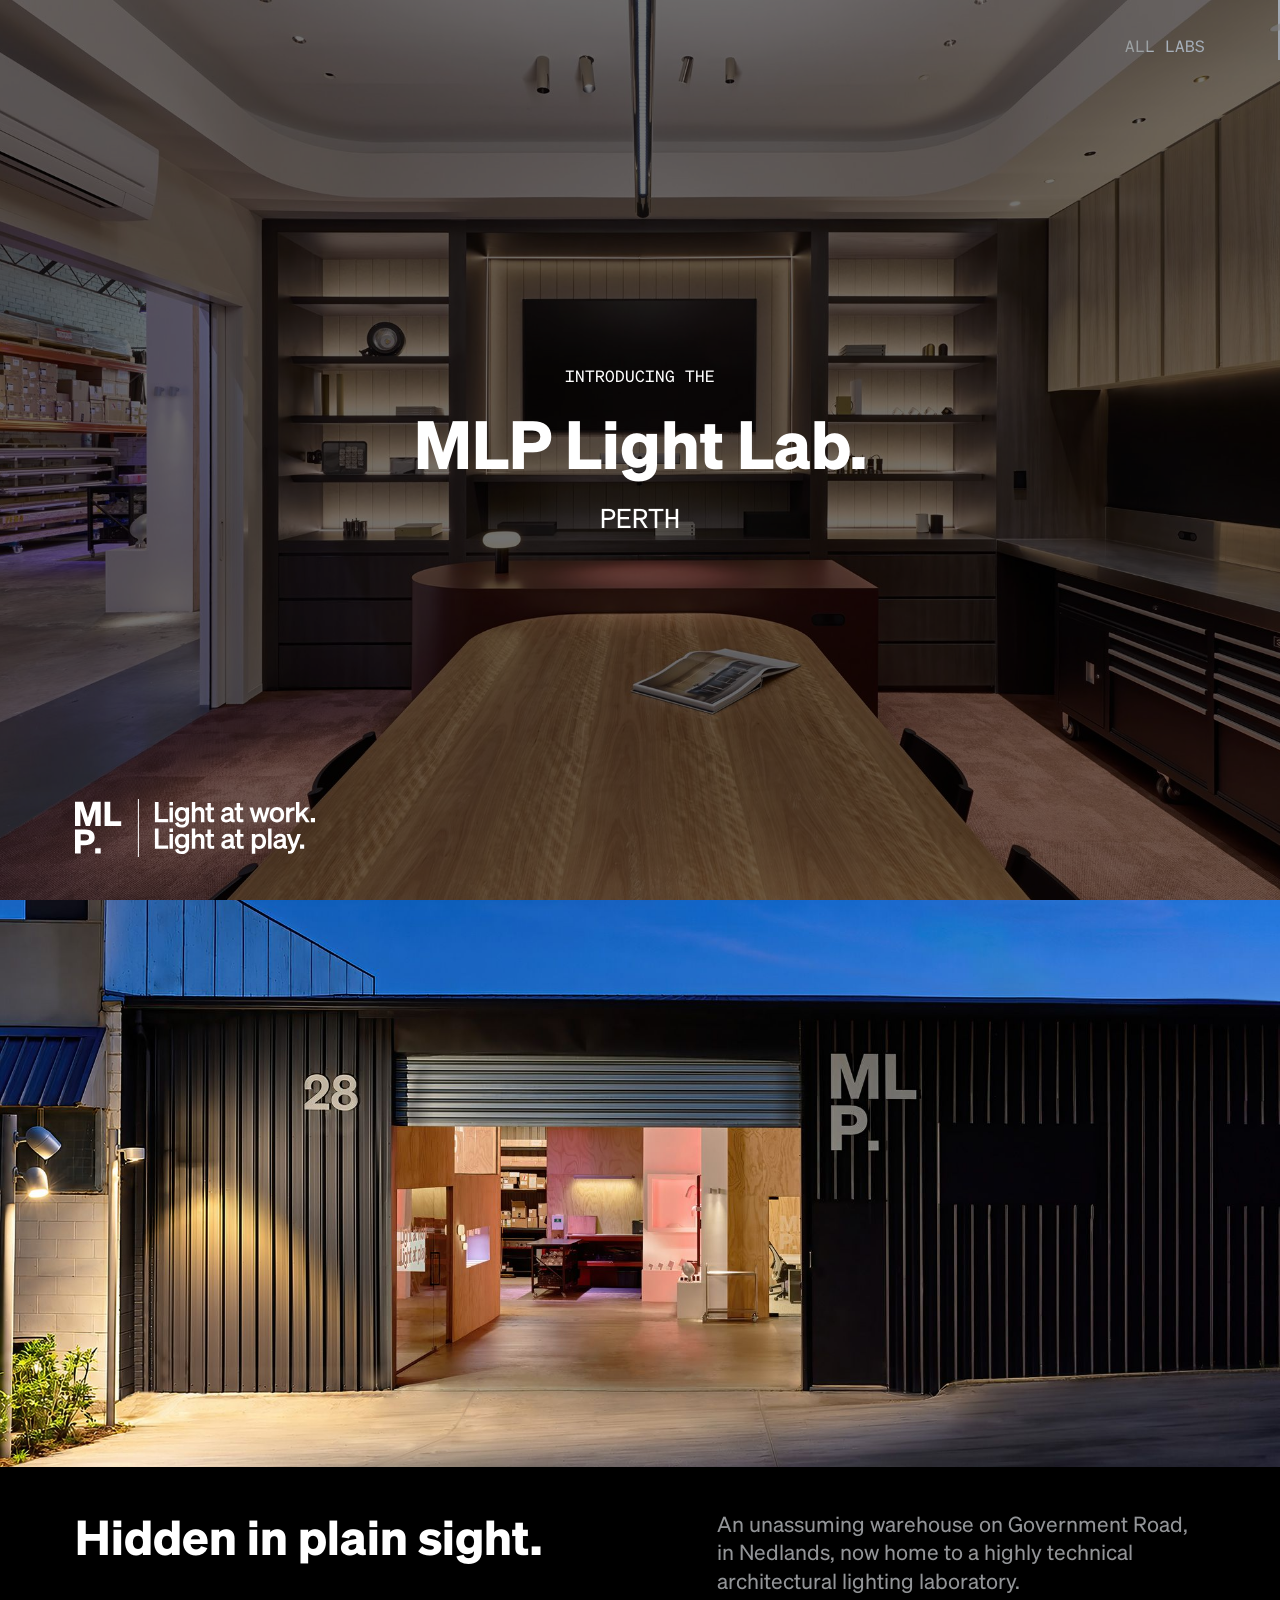
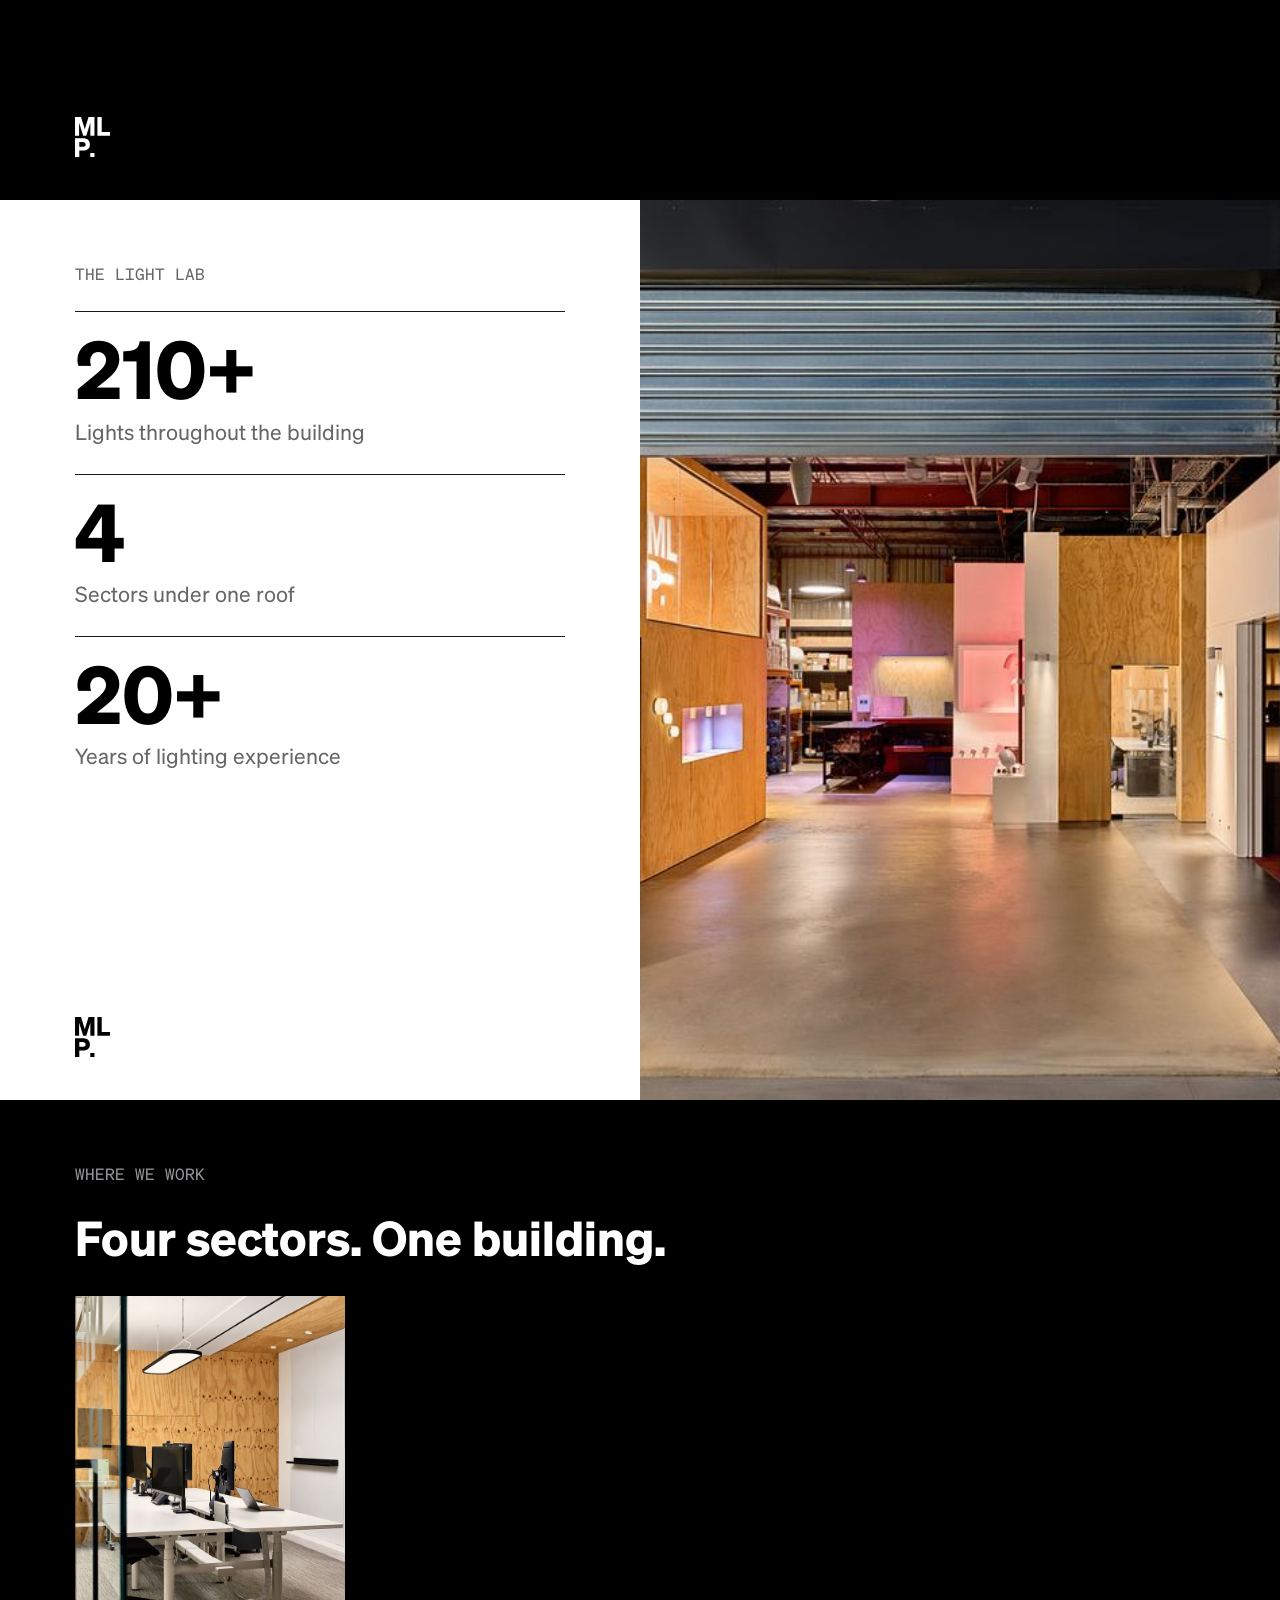
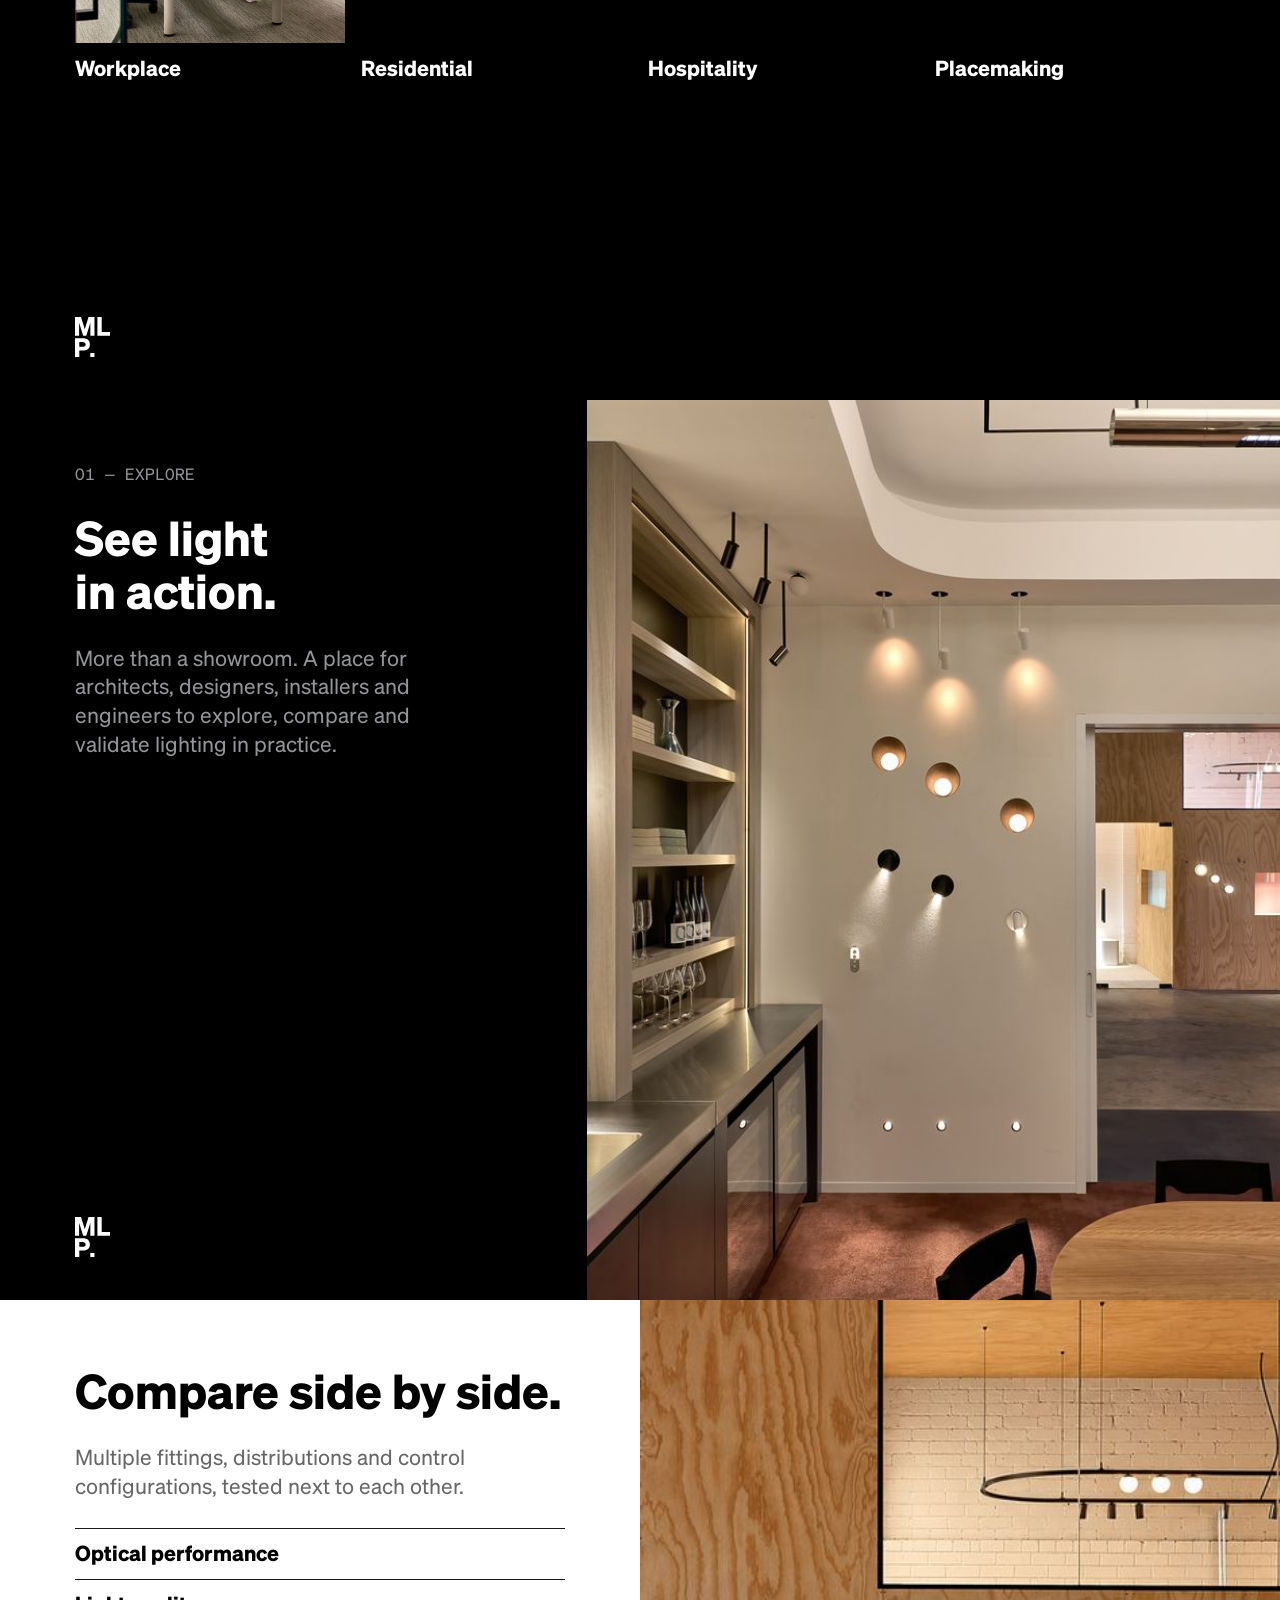
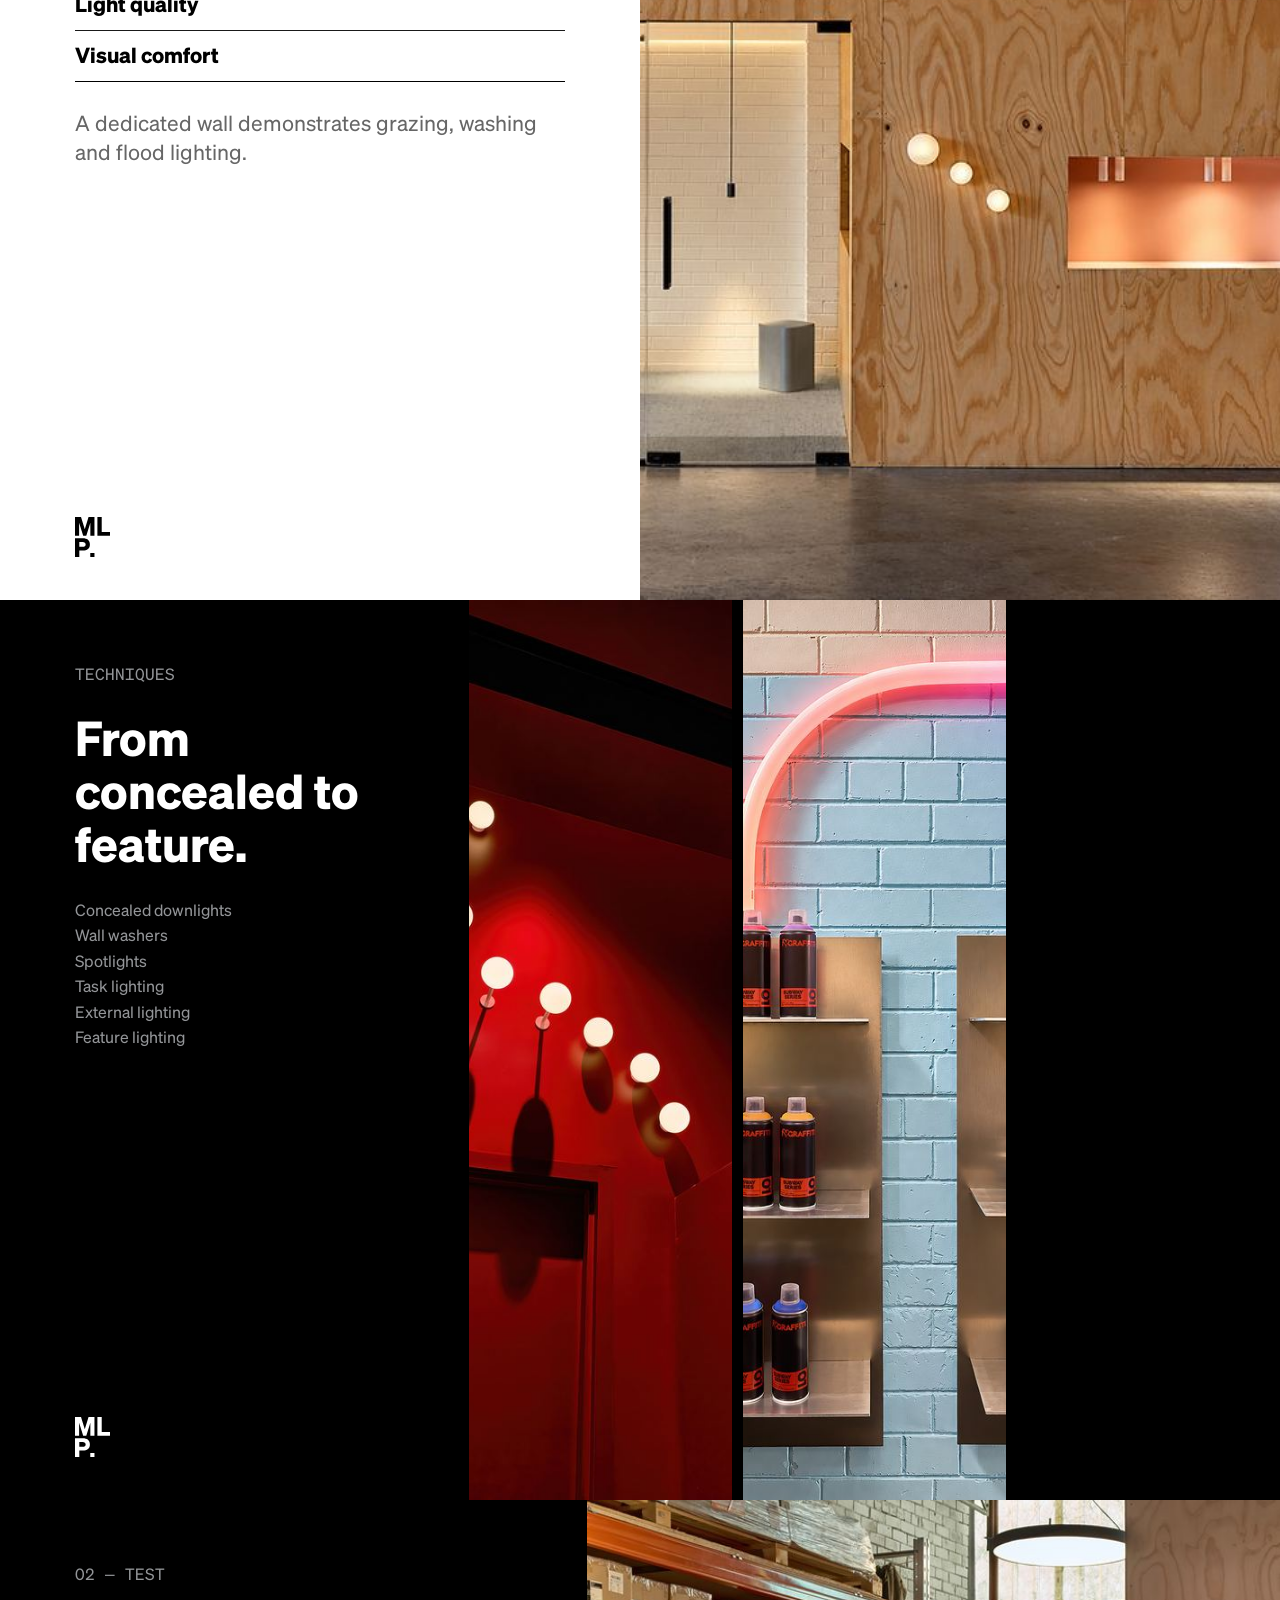
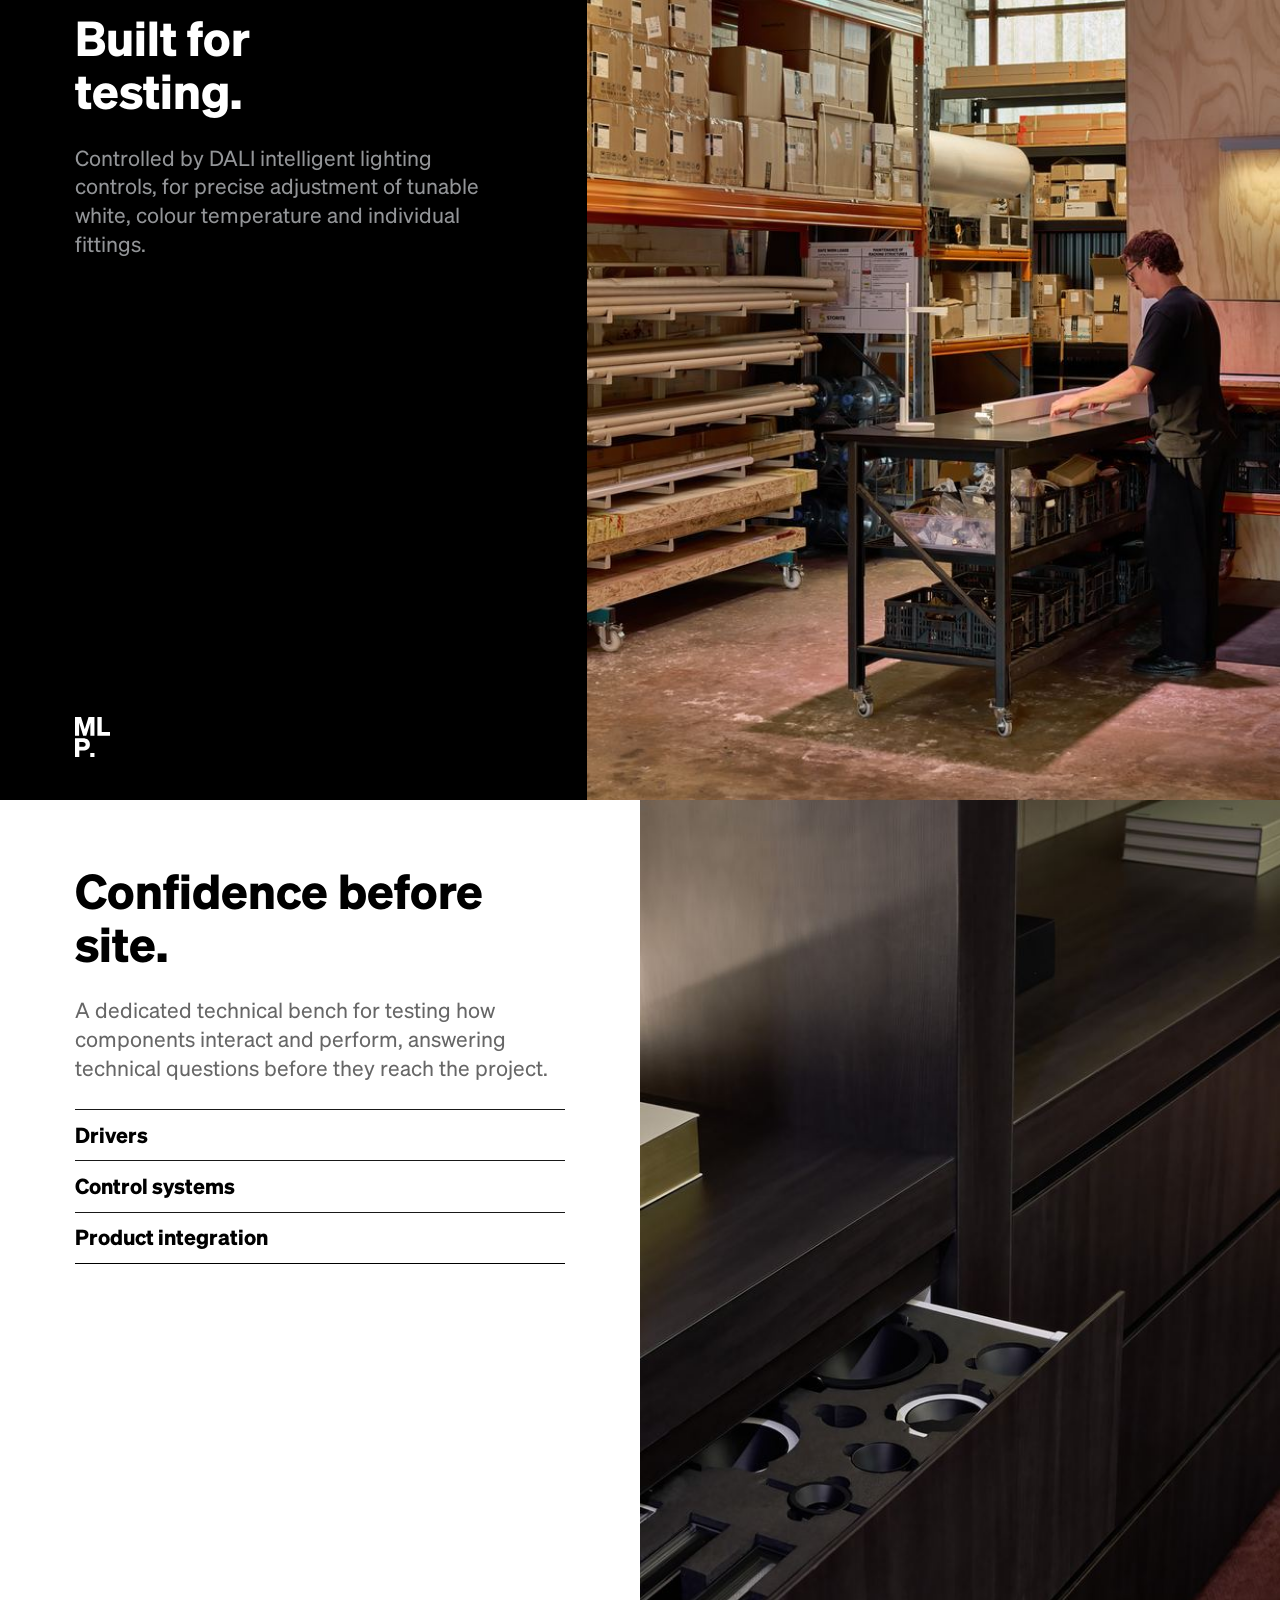
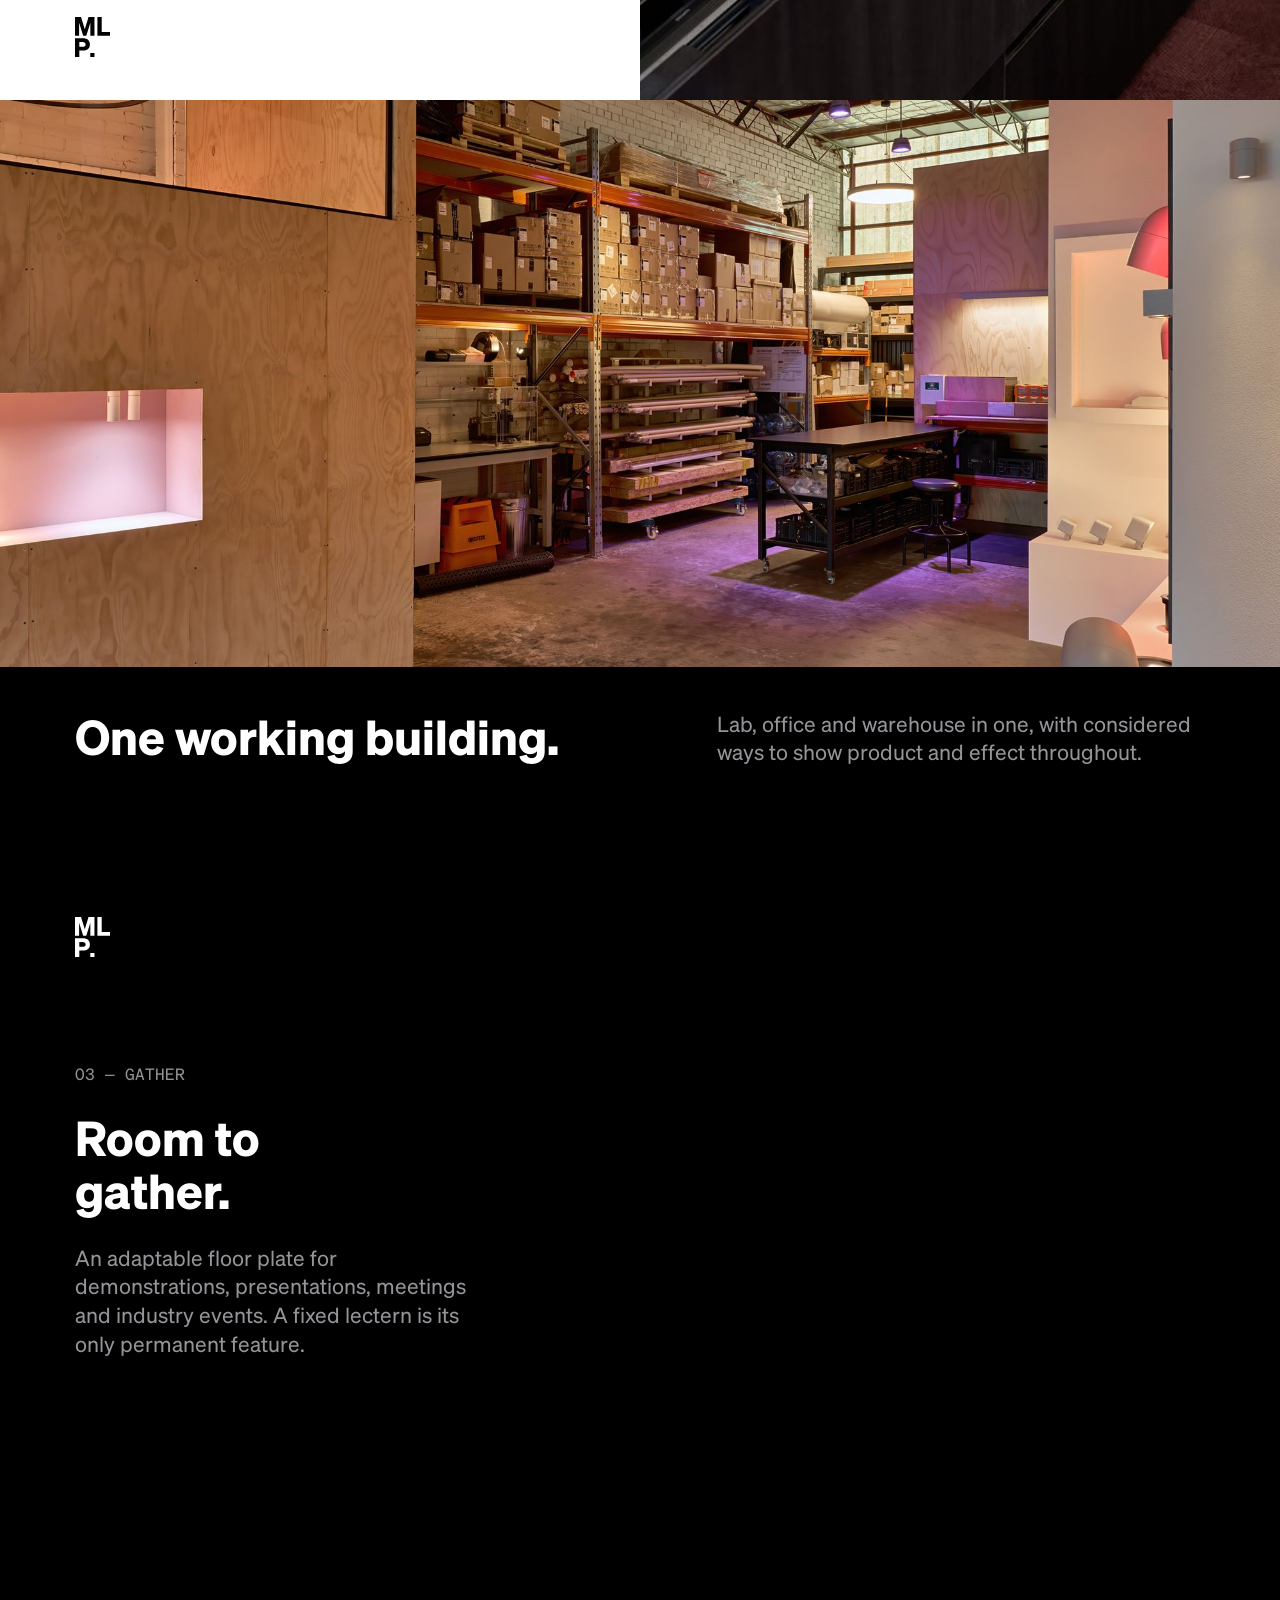
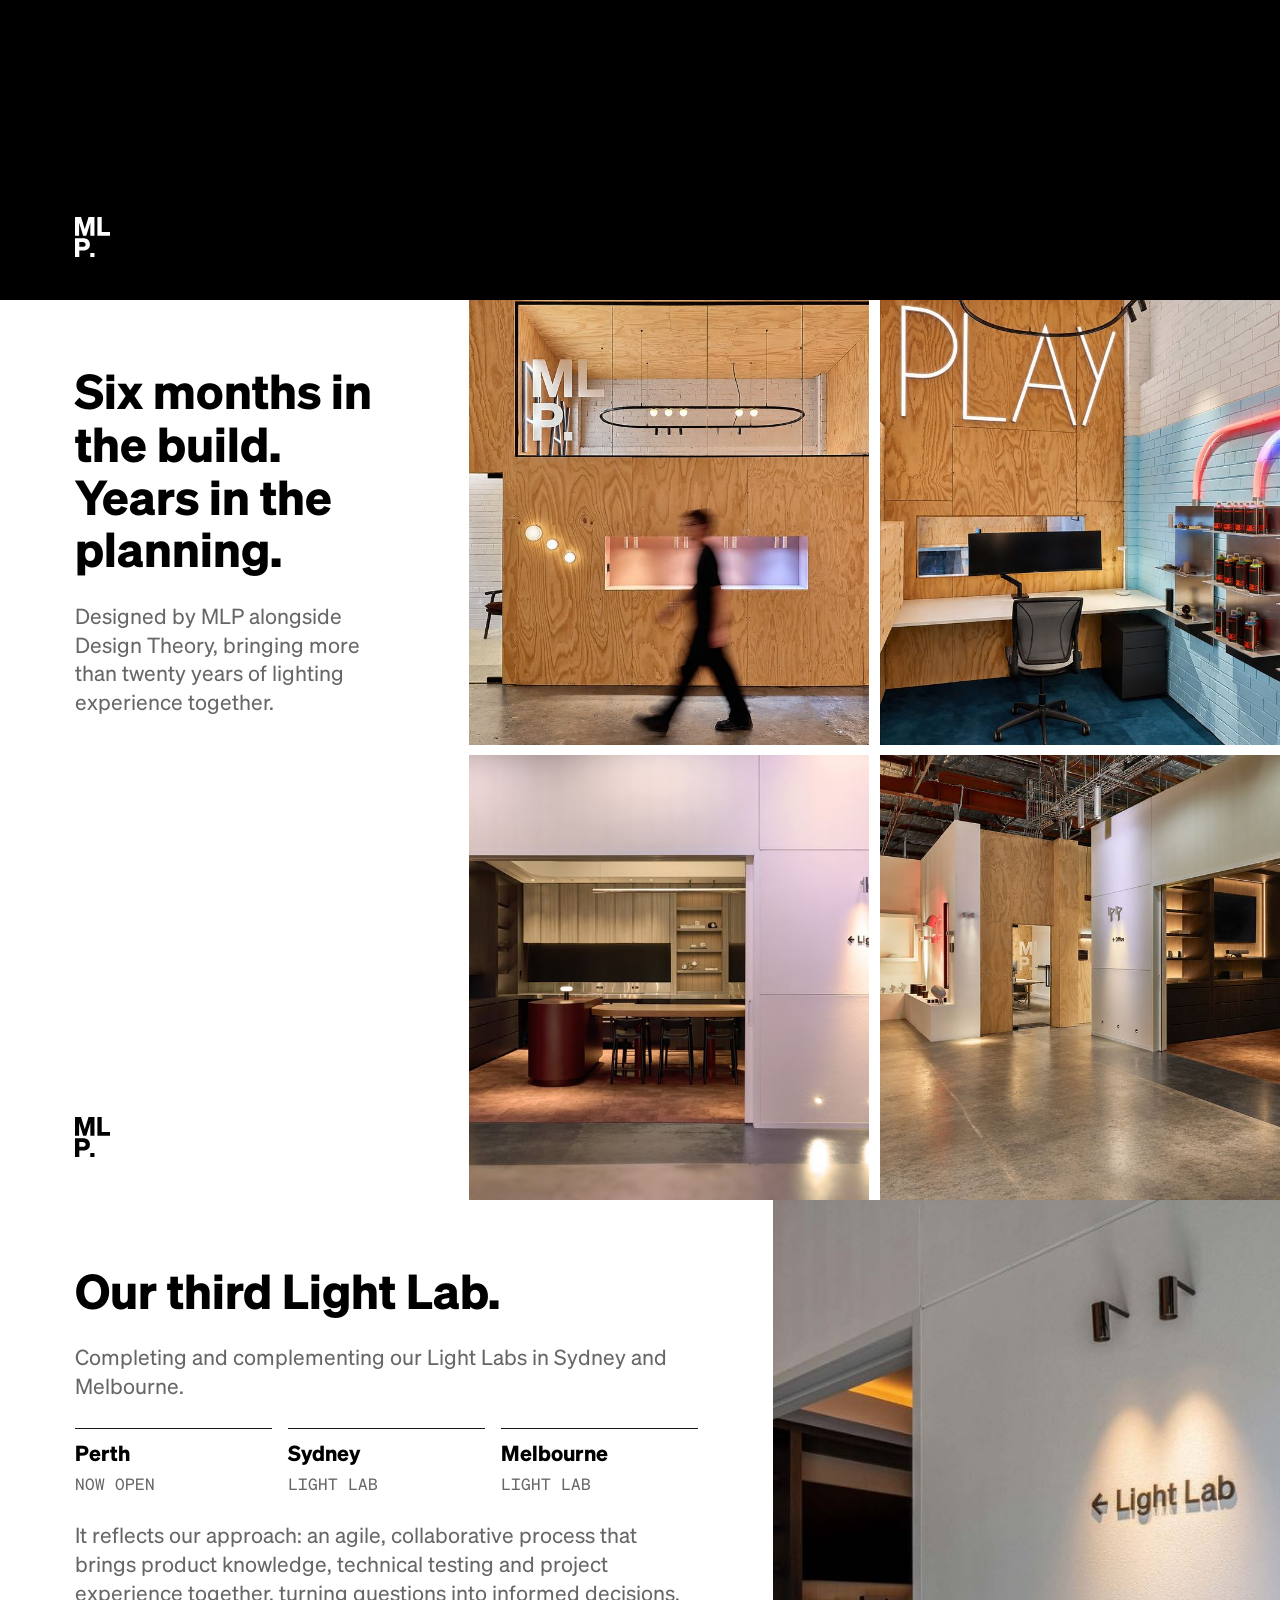
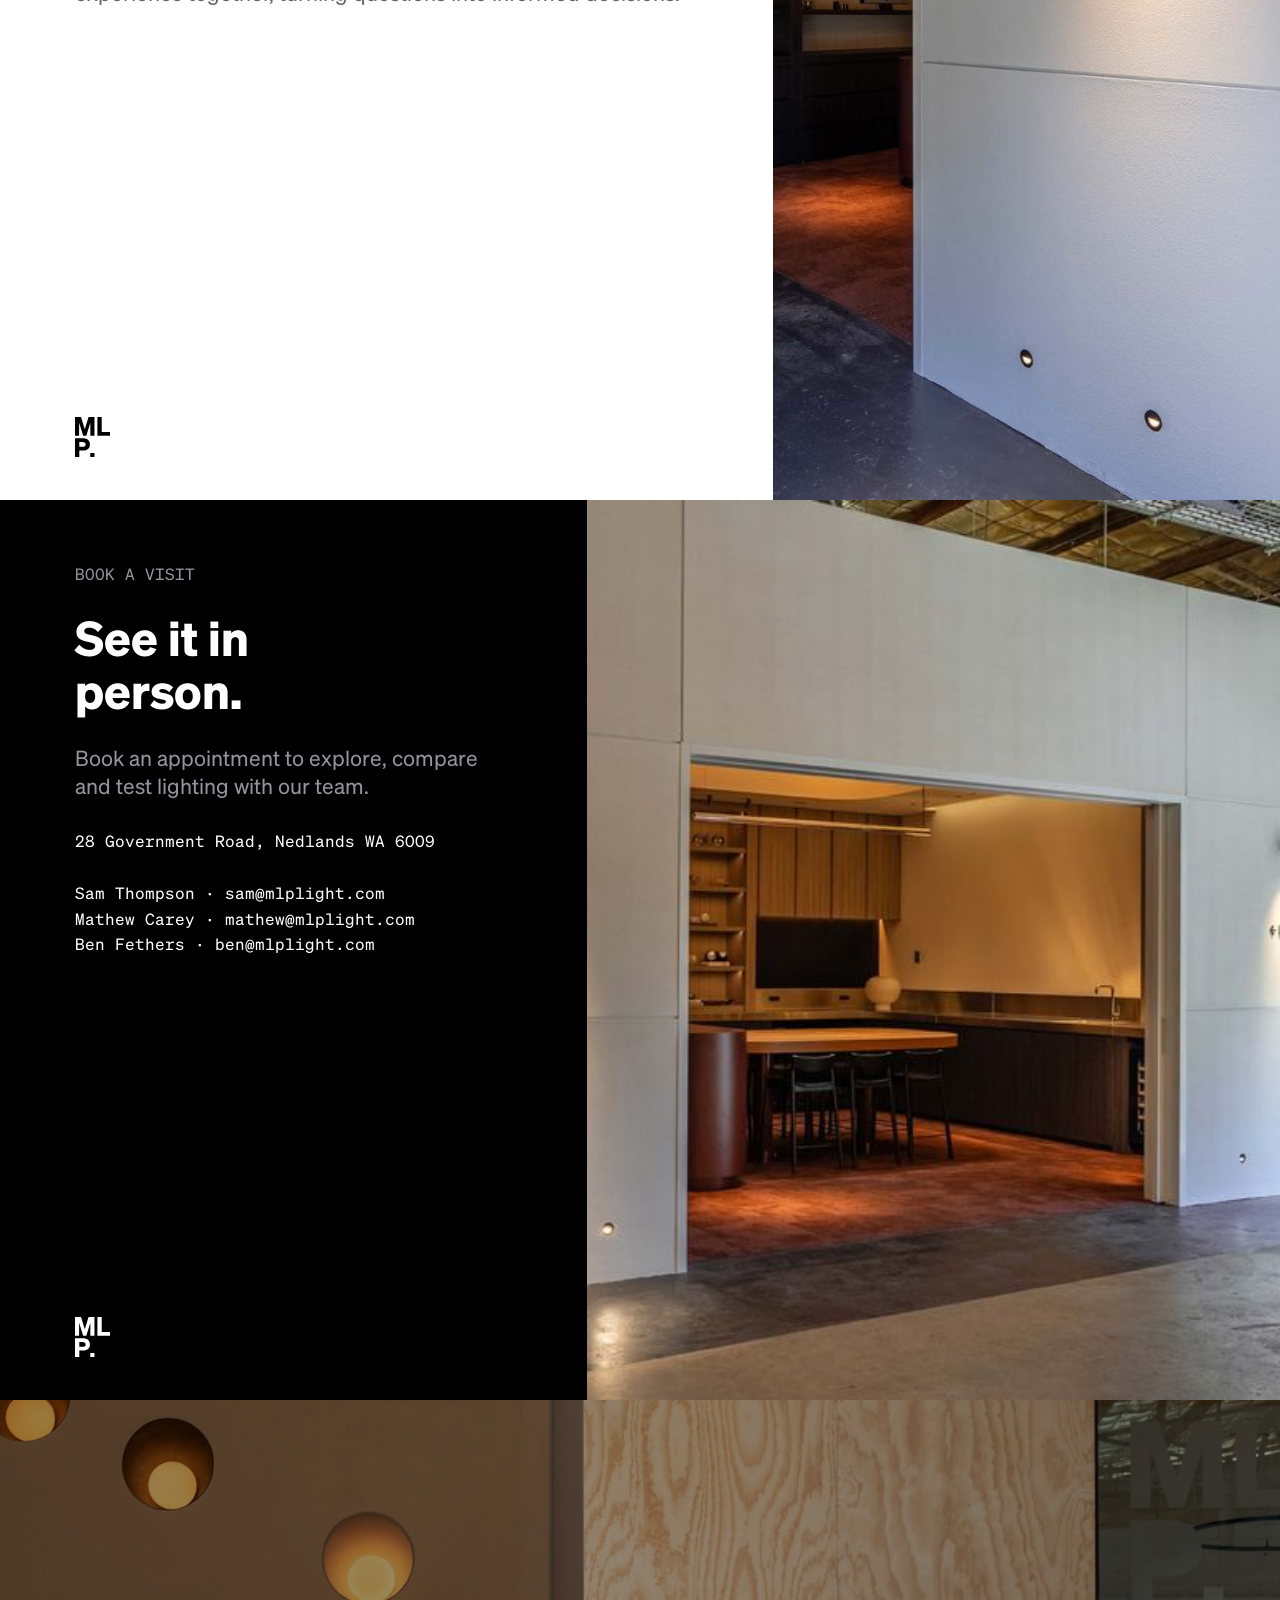
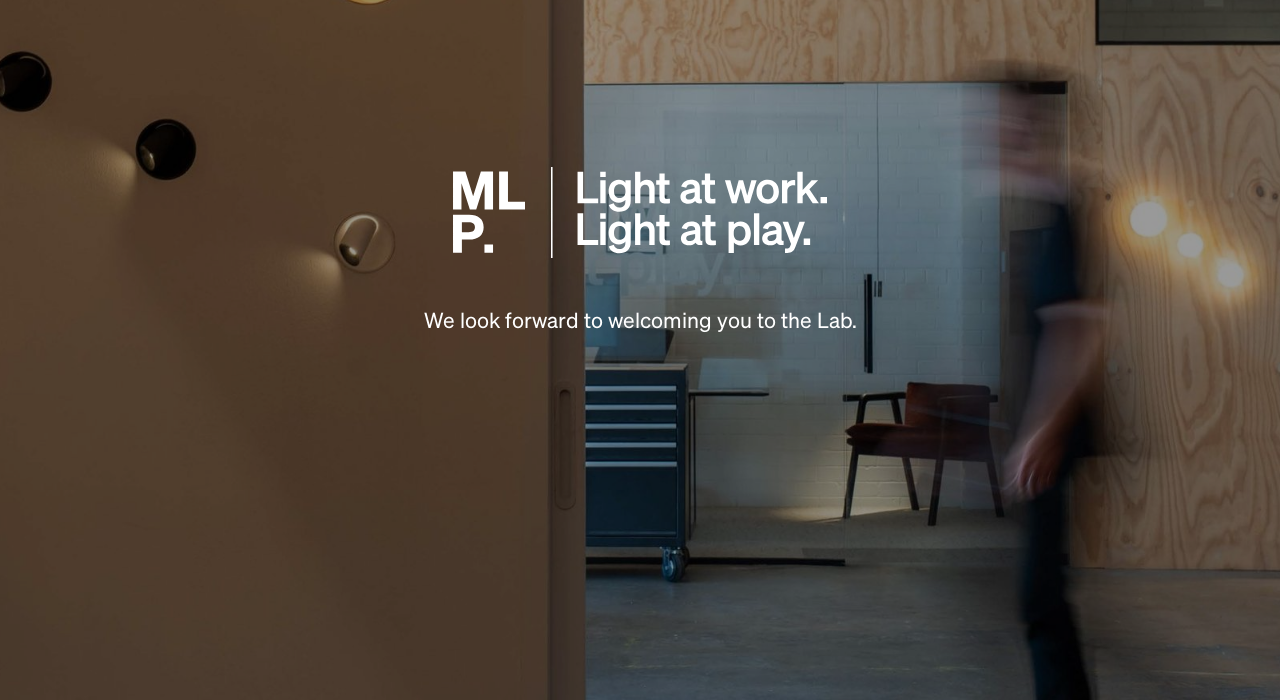
==== perth/index.html @ bcff1450 "Perth Light Lab presentation" ====
<!doctype html>
<html lang="en-AU">
<head>
<meta charset="utf-8">
<meta name="viewport" content="width=device-width, initial-scale=1">
<title>MLP Light Lab — Perth</title>
<meta name="description" content="Introducing the MLP Light Lab in Nedlands, Perth: an architectural lighting laboratory to explore, compare and test light in practice.">
<meta name="robots" content="noindex, nofollow">
<meta name="theme-color" content="#000000">
<meta property="og:title" content="MLP Light Lab — Perth">
<meta property="og:description" content="An architectural lighting laboratory to explore, compare and test light in practice.">
<meta property="og:image" content="https://lightlab.mlplight.com/perth/img/og.jpg">
<meta property="og:type" content="website">
<meta name="twitter:card" content="summary_large_image">
<link rel="icon" href="../assets/brand/favicon.svg" type="image/svg+xml">
<link rel="preload" href="../assets/fonts/Sohne-Dreiviertelfett.woff2" as="font" type="font/woff2" crossorigin>
<link rel="preload" href="../assets/fonts/SohneMono-Buch.woff2" as="font" type="font/woff2" crossorigin>
<link rel="stylesheet" href="../assets/css/main.css">
<script>document.documentElement.classList.add('js');</script>
</head>
<body>
<div class="veil" aria-hidden="true"><img src="../assets/brand/mlp-logo-white.svg" alt=""></div>
<a class="chrome home-link" href="../index.html">ALL LABS</a>
<div class="chrome progress" aria-hidden="true"><span></span></div>
<button class="chrome next" type="button" aria-label="Next slide"><svg viewBox="0 0 24 24" aria-hidden="true"><path d="M12 5v14M6 13l6 6 6-6"/></svg></button>
<main>
<section class="slide dark bleed cover" id="cover" style="--shade:0.55" aria-label="Introducing the MLP Light Lab, Perth">
<div class="media" style="--d:0"><img src="img/meeting-room-2000.jpg" srcset="img/meeting-room-1000.jpg 1000w, img/meeting-room-2000.jpg 2000w" sizes="100vw" alt="The Light Lab meeting room with lit shelving and a timber table" style="object-position:50% 50%" loading="eager" fetchpriority="high" decoding="async"></div>
<div class="shade"></div>
<div class="centre">
<p class="label" data-r style="--d:1">INTRODUCING THE</p>
<h1 class="cover-title" data-r style="--d:2">MLP Light Lab.</h1>
<p class="city" data-r style="--d:3">PERTH</p>
</div>
<img class="lockup" src="../assets/brand/mlp-lockup-white.svg" alt="MLP. Light at work. Light at play.">
</section>
<section class="slide dark band" id="intro">
<div class="media" style="--d:0"><img src="img/exterior-wide-2000.jpg" srcset="img/exterior-wide-1000.jpg 1000w, img/exterior-wide-2000.jpg 2000w" sizes="100vw" alt="The MLP warehouse at 28 Government Road, Nedlands, at dusk" style="object-position:50% 62%" loading="lazy" decoding="async"></div>
<div class="row">
<h2 class="title" data-r style="--d:1">Hidden in plain sight.</h2>
<p class="body" data-r style="--d:2">An unassuming warehouse on Government Road, in Nedlands, now home to a highly technical architectural lighting laboratory.</p>
</div>
<img class="logo" src="../assets/brand/mlp-logo-white.svg" alt="MLP">
</section>
<section class="slide split" id="numbers">
<div class="text">
<p class="label" data-r>THE LIGHT LAB</p>
<div class="stats">
<div class="stat rule" style="--d:1"><p class="num" data-r style="--d:1" data-count="210" data-suffix="+">210+</p><p class="body" data-r style="--d:2">Lights throughout the building</p></div>
<div class="stat rule" style="--d:2"><p class="num" data-r style="--d:2" data-count="4">4</p><p class="body" data-r style="--d:3">Sectors under one roof</p></div>
<div class="stat rule" style="--d:3"><p class="num" data-r style="--d:3" data-count="20" data-suffix="+">20+</p><p class="body" data-r style="--d:4">Years of lighting experience</p></div>
</div>
</div>
<div class="media" style="--d:0"><img src="img/entry-2000.jpg" srcset="img/entry-1000.jpg 1000w, img/entry-2000.jpg 2000w" sizes="(max-width: 820px) 100vw, 50vw" alt="Looking into the Light Lab through the open roller door" style="object-position:50% 50%" loading="lazy" decoding="async"></div>
<img class="logo" src="../assets/brand/mlp-logo-black.svg" alt="MLP">
</section>
<section class="slide dark tiles-slide" id="sectors">
<div class="text">
<p class="label" data-r>WHERE WE WORK</p>
<h2 class="title" data-r style="--d:1">Four sectors. One building.</h2>
</div>
<div class="tiles">
<div class="tile"><div class="media" style="--d:0"><img src="img/workplace-2000.jpg" srcset="img/workplace-1000.jpg 1000w, img/workplace-2000.jpg 2000w" sizes="(max-width: 820px) 50vw, 22vw" alt="Sit-stand desks beneath a suspended linear pendant" style="object-position:50% 50%" loading="lazy" decoding="async"></div><h3 class="sh" data-r style="--d:1">Workplace</h3></div>
<div class="tile"><div class="media" style="--d:1"><img src="img/residential-2000.jpg" srcset="img/residential-1000.jpg 1000w, img/residential-2000.jpg 2000w" sizes="(max-width: 820px) 50vw, 22vw" alt="A lounge corner lit by a floor lamp" style="object-position:50% 50%" loading="lazy" decoding="async"></div><h3 class="sh" data-r style="--d:2">Residential</h3></div>
<div class="tile"><div class="media" style="--d:2"><img src="img/hospitality-2000.jpg" srcset="img/hospitality-1000.jpg 1000w, img/hospitality-2000.jpg 2000w" sizes="(max-width: 820px) 50vw, 22vw" alt="A deep red kitchenette with under-cabinet lighting" style="object-position:50% 50%" loading="lazy" decoding="async"></div><h3 class="sh" data-r style="--d:3">Hospitality</h3></div>
<div class="tile"><div class="media" style="--d:3"><img src="img/placemaking-2000.jpg" srcset="img/placemaking-1000.jpg 1000w, img/placemaking-2000.jpg 2000w" sizes="(max-width: 820px) 50vw, 22vw" alt="Pole-mounted spotlights outside number 28" style="object-position:50% 50%" loading="lazy" decoding="async"></div><h3 class="sh" data-r style="--d:4">Placemaking</h3></div>
</div>
<img class="logo" src="../assets/brand/mlp-logo-white.svg" alt="MLP">
</section>
<section class="slide dark split wide" id="explore">
<div class="text">
<p class="label" data-r>01 — EXPLORE</p>
<h2 class="title" data-r style="--d:1">See light<br>in action.</h2>
<p class="body" data-r style="--d:2">More than a showroom. A place for architects, designers, installers and engineers to explore, compare and validate lighting in practice.</p>
</div>
<div class="media" style="--d:0"><img src="img/demo-wall-2000.jpg" srcset="img/demo-wall-1000.jpg 1000w, img/demo-wall-2000.jpg 2000w" sizes="(max-width: 820px) 100vw, 55vw" alt="A demonstration wall of wall lights and spotlights" style="object-position:50% 40%" loading="lazy" decoding="async"></div>
<img class="logo" src="../assets/brand/mlp-logo-white.svg" alt="MLP">
</section>
<section class="slide split" id="compare">
<div class="text">
<h2 class="title" data-r>Compare side by side.</h2>
<p class="body" data-r style="--d:1">Multiple fittings, distributions and control configurations, tested next to each other.</p>
<div class="ruled"><div class="item rule" style="--d:2"><h3 class="sh" data-r style="--d:2">Optical performance</h3></div><div class="item rule" style="--d:3"><h3 class="sh" data-r style="--d:3">Light quality</h3></div><div class="item rule" style="--d:4"><h3 class="sh" data-r style="--d:4">Visual comfort</h3></div></div>
<p class="body" data-r style="--d:5">A dedicated wall demonstrates grazing, washing and flood lighting.</p>
</div>
<div class="media" style="--d:0"><img src="img/light-at-work-2000.jpg" srcset="img/light-at-work-1000.jpg 1000w, img/light-at-work-2000.jpg 2000w" sizes="(max-width: 820px) 100vw, 50vw" alt="Plywood walls with wall lights and a lit display niche beside a glass office" style="object-position:70% 50%" loading="lazy" decoding="async"></div>
<img class="logo" src="../assets/brand/mlp-logo-black.svg" alt="MLP">
</section>
<section class="slide dark trip-slide" id="techniques">
<div class="text">
<p class="label" data-r>TECHNIQUES</p>
<h2 class="title" data-r style="--d:1">From concealed to feature.</h2>
<ul class="techs"><li data-r style="--d:2">Concealed downlights</li><li data-r style="--d:3">Wall washers</li><li data-r style="--d:4">Spotlights</li><li data-r style="--d:5">Task lighting</li><li data-r style="--d:6">External lighting</li><li data-r style="--d:7">Feature lighting</li></ul>
</div>
<div class="trip"><div class="media" style="--d:0"><img src="img/red-globes-2000.jpg" srcset="img/red-globes-1000.jpg 1000w, img/red-globes-2000.jpg 2000w" sizes="(max-width: 820px) 34vw, 21vw" alt="Globe wall lights casting shadows on a red wall" style="object-position:50% 50%" loading="lazy" decoding="async"></div><div class="media" style="--d:1"><img src="img/neon-shelves-2000.jpg" srcset="img/neon-shelves-1000.jpg 1000w, img/neon-shelves-2000.jpg 2000w" sizes="(max-width: 820px) 34vw, 21vw" alt="Neon tube lighting above steel shelves on painted brick" style="object-position:50% 50%" loading="lazy" decoding="async"></div><div class="media" style="--d:2"><img src="img/washroom-2000.jpg" srcset="img/washroom-1000.jpg 1000w, img/washroom-2000.jpg 2000w" sizes="(max-width: 820px) 34vw, 21vw" alt="Wall lights beside a mirror in a washroom" style="object-position:50% 50%" loading="lazy" decoding="async"></div></div>
<img class="logo" src="../assets/brand/mlp-logo-white.svg" alt="MLP">
</section>
<section class="slide dark split wide" id="test">
<div class="text">
<p class="label" data-r>02 — TEST</p>
<h2 class="title" data-r style="--d:1">Built for<br>testing.</h2>
<p class="body" data-r style="--d:2">Controlled by DALI intelligent lighting controls, for precise adjustment of tunable white, colour temperature and individual fittings.</p>
</div>
<div class="media" style="--d:0"><img src="img/tech-bench-2000.jpg" srcset="img/tech-bench-1000.jpg 1000w, img/tech-bench-2000.jpg 2000w" sizes="(max-width: 820px) 100vw, 55vw" alt="An engineer working at the technical bench in the warehouse" style="object-position:50% 60%" loading="lazy" decoding="async"></div>
<img class="logo" src="../assets/brand/mlp-logo-white.svg" alt="MLP">
</section>
<section class="slide split" id="bench">
<div class="text">
<h2 class="title" data-r>Confidence before site.</h2>
<p class="body" data-r style="--d:1">A dedicated technical bench for testing how components interact and perform, answering technical questions before they reach the project.</p>
<div class="ruled"><div class="item rule" style="--d:2"><h3 class="sh" data-r style="--d:2">Drivers</h3></div><div class="item rule" style="--d:3"><h3 class="sh" data-r style="--d:3">Control systems</h3></div><div class="item rule" style="--d:4"><h3 class="sh" data-r style="--d:4">Product integration</h3></div></div>
</div>
<div class="media" style="--d:0"><img src="img/drawer-2000.jpg" srcset="img/drawer-1000.jpg 1000w, img/drawer-2000.jpg 2000w" sizes="(max-width: 820px) 100vw, 50vw" alt="A timber drawer opened to reveal fittings set into foam" style="object-position:50% 60%" loading="lazy" decoding="async"></div>
<img class="logo" src="../assets/brand/mlp-logo-black.svg" alt="MLP">
</section>
<section class="slide dark band" id="onsite">
<div class="media" style="--d:0"><img src="img/warehouse-2000.jpg" srcset="img/warehouse-1000.jpg 1000w, img/warehouse-2000.jpg 2000w" sizes="100vw" alt="The warehouse racking and workbench beside a plywood display wall" style="object-position:50% 55%" loading="lazy" decoding="async"></div>
<div class="row">
<h2 class="title" data-r style="--d:1">One working building.</h2>
<p class="body" data-r style="--d:2">Lab, office and warehouse in one, with considered ways to show product and effect throughout.</p>
</div>
<img class="logo" src="../assets/brand/mlp-logo-white.svg" alt="MLP">
</section>
<section class="slide dark split wide" id="gather">
<div class="text">
<p class="label" data-r>03 — GATHER</p>
<h2 class="title" data-r style="--d:1">Room to<br>gather.</h2>
<p class="body" data-r style="--d:2">An adaptable floor plate for demonstrations, presentations, meetings and industry events. A fixed lectern is its only permanent feature.</p>
</div>
<div class="media" style="--d:0"><img src="img/meeting-room-2000.jpg" srcset="img/meeting-room-1000.jpg 1000w, img/meeting-room-2000.jpg 2000w" sizes="(max-width: 820px) 100vw, 55vw" alt="The meeting room with lit shelving and a timber table" style="object-position:50% 50%" loading="lazy" decoding="async"></div>
<img class="logo" src="../assets/brand/mlp-logo-white.svg" alt="MLP">
</section>
<section class="slide mosaic-slide" id="planning">
<div class="text">
<h2 class="title" data-r>Six months in the build. Years in the planning.</h2>
<p class="body" data-r style="--d:1">Designed by MLP alongside Design Theory, bringing more than twenty years of lighting experience together.</p>
</div>
<div class="mosaic"><div class="media" style="--d:0"><img src="img/walking-2000.jpg" srcset="img/walking-1000.jpg 1000w, img/walking-2000.jpg 2000w" sizes="(max-width: 820px) 50vw, 32vw" alt="A figure walking past the plywood display wall" style="object-position:50% 50%" loading="lazy" decoding="async"></div><div class="media" style="--d:1"><img src="img/play-2000.jpg" srcset="img/play-1000.jpg 1000w, img/play-2000.jpg 2000w" sizes="(max-width: 820px) 50vw, 32vw" alt="A desk beneath an illuminated PLAY sign" style="object-position:50% 50%" loading="lazy" decoding="async"></div><div class="media" style="--d:2"><img src="img/lab-entrance-2000.jpg" srcset="img/lab-entrance-1000.jpg 1000w, img/lab-entrance-2000.jpg 2000w" sizes="(max-width: 820px) 50vw, 32vw" alt="The Light Lab entrance with recessed step lights" style="object-position:50% 50%" loading="lazy" decoding="async"></div><div class="media" style="--d:3"><img src="img/aisle-2000.jpg" srcset="img/aisle-1000.jpg 1000w, img/aisle-2000.jpg 2000w" sizes="(max-width: 820px) 50vw, 32vw" alt="The central aisle between plywood rooms and display walls" style="object-position:50% 50%" loading="lazy" decoding="async"></div></div>
<img class="logo" src="../assets/brand/mlp-logo-black.svg" alt="MLP">
</section>
<section class="slide split narrow-img" id="network">
<div class="text">
<h2 class="title" data-r>Our third Light Lab.</h2>
<p class="body" data-r style="--d:1">Completing and complementing our Light Labs in Sydney and Melbourne.</p>
<div class="labs"><div class="lab rule" style="--d:2"><h3 class="sh" data-r style="--d:2">Perth</h3><p class="label" data-r style="--d:3">NOW OPEN</p></div><div class="lab rule" style="--d:3"><h3 class="sh" data-r style="--d:3">Sydney</h3><p class="label" data-r style="--d:4">LIGHT LAB</p></div><div class="lab rule" style="--d:4"><h3 class="sh" data-r style="--d:4">Melbourne</h3><p class="label" data-r style="--d:5">LIGHT LAB</p></div></div>
<p class="body" data-r style="--d:5">It reflects our approach: an agile, collaborative process that brings product knowledge, technical testing and project experience together, turning questions into informed decisions.</p>
</div>
<div class="media" style="--d:0"><img src="img/lightlab-sign-2000.jpg" srcset="img/lightlab-sign-1000.jpg 1000w, img/lightlab-sign-2000.jpg 2000w" sizes="(max-width: 820px) 100vw, 40vw" alt="Light Lab signage lit by two spotlights" style="object-position:50% 50%" loading="lazy" decoding="async"></div>
<img class="logo" src="../assets/brand/mlp-logo-black.svg" alt="MLP">
</section>
<section class="slide dark split wide" id="visit">
<div class="text">
<p class="label" data-r>BOOK A VISIT</p>
<h2 class="title" data-r style="--d:1">See it in<br>person.</h2>
<p class="body" data-r style="--d:2">Book an appointment to explore, compare and test lighting with our team.</p>
<p class="detail" data-r style="--d:3">28 Government Road, Nedlands WA 6009</p>
<div><p class="detail" data-r style="--d:4">Sam Thompson · <a href="mailto:sam@mlplight.com">sam@mlplight.com</a></p><p class="detail" data-r style="--d:5">Mathew Carey · <a href="mailto:mathew@mlplight.com">mathew@mlplight.com</a></p><p class="detail" data-r style="--d:6">Ben Fethers · <a href="mailto:ben@mlplight.com">ben@mlplight.com</a></p></div>
</div>
<div class="media" style="--d:0"><img src="img/signage-2000.jpg" srcset="img/signage-1000.jpg 1000w, img/signage-2000.jpg 2000w" sizes="(max-width: 820px) 100vw, 55vw" alt="Lit signage pointing to the Office and the Light Lab" style="object-position:75% 50%" loading="lazy" decoding="async"></div>
<img class="logo" src="../assets/brand/mlp-logo-white.svg" alt="MLP">
</section>
<section class="slide dark bleed" id="close" style="--shade:0.4">
<div class="media" style="--d:0"><img src="img/closing-2000.jpg" srcset="img/closing-1000.jpg 1000w, img/closing-2000.jpg 2000w" sizes="100vw" alt="Wall lights and a passing figure inside the Light Lab" style="object-position:50% 50%" loading="lazy" decoding="async"></div>
<div class="shade"></div>
<div class="centre">
<img class="close-lockup" data-r style="--d:1" src="../assets/brand/mlp-lockup-white.svg" alt="MLP. Light at work. Light at play.">
<p class="close-line" data-r style="--d:3">We look forward to welcoming you to the Lab.</p>
</div>
</section>
</main>
<script src="../assets/js/deck.js" defer></script>
</body>
</html>
---- assets/css/main.css ----
/* MLP Light Lab — web presentations
   Built on the MLP Light design system: Söhne, black and white grounds,
   colour from photography only, square corners, quiet motion. */

@font-face { font-family: "Sohne Buch"; src: url("../fonts/Sohne-Buch.woff2") format("woff2"); font-display: swap; }
@font-face { font-family: "Sohne Dreiviertelfett"; src: url("../fonts/Sohne-Dreiviertelfett.woff2") format("woff2"); font-display: swap; }
@font-face { font-family: "Sohne Mono"; src: url("../fonts/SohneMono-Buch.woff2") format("woff2"); font-display: swap; }

:root {
  --black: #000000;
  --white: #ffffff;
  --grey-600: #666666;
  --grey-500: #939598;

  /* One unit = 1px of the 1920 × 1080 slide canvas, scaled to the viewport */
  --u: min(calc(100vw / 1920), calc(100svh / 1080));
  --pad-x: calc(112 * var(--u));
  --pad-top: calc(96 * var(--u));
  --gap: calc(40 * var(--u));

  --t-title: max(34px, calc(72 * var(--u)));
  --t-num: max(56px, calc(120 * var(--u)));
  --t-sh: max(18px, calc(32 * var(--u)));
  --t-body: max(16px, calc(32 * var(--u)));
  --t-label: max(12px, calc(24 * var(--u)));

  --ease: cubic-bezier(0.2, 0.7, 0.2, 1);
  --sans: "Sohne Buch", "Helvetica Neue", Helvetica, Arial, sans-serif;
  --bold: "Sohne Dreiviertelfett", "Helvetica Neue", Helvetica, Arial, sans-serif;
  --mono: "Sohne Mono", "SFMono-Regular", Menlo, Consolas, monospace;
}

*, *::before, *::after { box-sizing: border-box; }
html { scroll-snap-type: y mandatory; scroll-behavior: smooth; background: var(--black); -webkit-text-size-adjust: 100%; }
body { margin: 0; font-family: var(--sans); color: var(--black); background: var(--black); -webkit-font-smoothing: antialiased; }
h1, h2, h3 { font-family: var(--bold); font-weight: normal; margin: 0; }
p, ul { margin: 0; }
a { color: inherit; }
img { display: block; max-width: 100%; }

/* ---------- Slides ---------- */
.slide {
  position: relative;
  width: 100%;
  height: 100vh;
  height: 100svh;
  overflow: hidden;
  scroll-snap-align: start;
  scroll-snap-stop: always;
  background: var(--white);
  color: var(--black);
}
.slide.dark { background: var(--black); color: var(--white); }

.title { font-family: var(--bold); font-size: var(--t-title); line-height: 1.1; }
.sh { font-size: var(--t-sh); line-height: 1.15; }
.body { font-size: var(--t-body); line-height: 1.35; color: var(--grey-600); }
.dark .body { color: var(--grey-500); }
.label { font-family: var(--mono); font-size: var(--t-label); line-height: 1.3; color: var(--grey-600); }
.dark .label { color: var(--grey-500); }
.detail { font-family: var(--mono); font-size: var(--t-label); line-height: 1.6; }
.detail a { text-decoration: none; border-bottom: 1px solid transparent; transition: border-color 300ms ease-out; }
.detail a:hover, .detail a:focus-visible { border-bottom-color: currentColor; }
.num { font-family: var(--bold); font-size: var(--t-num); line-height: 1; }

.logo { position: absolute; left: var(--pad-x); bottom: calc(64 * var(--u)); width: max(32px, calc(53 * var(--u))); height: auto; z-index: 3; }
.lockup { position: absolute; left: var(--pad-x); bottom: calc(64 * var(--u)); width: max(200px, calc(360 * var(--u))); height: auto; z-index: 3; }

/* Media */
.media { position: relative; overflow: hidden; }
.media img { width: 100%; height: 100%; object-fit: cover; }

/* Text column */
.text { display: flex; flex-direction: column; gap: var(--gap); padding: var(--pad-top) var(--pad-x) calc(200 * var(--u)); }

/* Split: text left, photograph right */
.split { display: grid; grid-template-columns: 1fr var(--img-w, 50%); }
.split .media { height: 100%; }
.split.wide { --img-w: 54.17%; }
.split.narrow-img { --img-w: 39.6%; }
.split.wide .text { max-width: calc(840 * var(--u) + 1px); }

/* Band: photograph above, statement below */
.band { display: grid; grid-template-rows: 63% 1fr; }
.band .row { display: flex; justify-content: space-between; gap: calc(64 * var(--u)); padding: calc(64 * var(--u)) var(--pad-x) 0; }
.band .row .title { width: calc(900 * var(--u)); }
.band .row .body { width: calc(732 * var(--u)); }

/* Full bleed */
.bleed .media { position: absolute; inset: 0; }
.bleed .shade { position: absolute; inset: 0; background: rgba(0, 0, 0, var(--shade, 0.4)); }
.bleed .centre { position: absolute; inset: 0; display: flex; flex-direction: column; align-items: center; justify-content: center; text-align: center; gap: calc(32 * var(--u)); padding: 0 var(--pad-x); color: var(--white); z-index: 2; }
.cover .label { color: var(--white); }
.cover .city { font-family: var(--mono); font-size: max(18px, calc(40 * var(--u))); color: var(--white); letter-spacing: 0; }
.cover-title { font-size: max(44px, calc(100 * var(--u))); line-height: 1.05; }
.close-lockup { width: max(260px, calc(560 * var(--u))); height: auto; }
.close-line { font-size: var(--t-body); color: var(--white); margin-top: calc(40 * var(--u)); }

/* Stats */
.stats { display: flex; flex-direction: column; gap: var(--gap); }
.stat { display: flex; flex-direction: column; gap: calc(16 * var(--u)); padding-top: calc(24 * var(--u)); position: relative; }

/* Hairlines that draw in */
.rule { position: relative; }
.rule::before { content: ""; position: absolute; left: 0; right: 0; top: 0; height: 1px; background: currentColor; opacity: 0.9; transform-origin: left; }
.ruled { display: flex; flex-direction: column; }
.ruled .item { padding: calc(20 * var(--u)) 0; }
.ruled .item:last-child { border-bottom: 1px solid currentColor; }

/* Sector tiles */
.tiles-slide .text { padding-bottom: 0; }
.tiles { display: grid; grid-template-columns: repeat(4, 1fr); gap: calc(24 * var(--u)); padding: calc(48 * var(--u)) var(--pad-x) 0; }
.tile { display: flex; flex-direction: column; gap: calc(20 * var(--u)); }
.tile .media { height: calc(520 * var(--u)); }

/* Triptych */
.trip-slide { display: grid; grid-template-columns: 36.67% 1fr; }
.trip { display: grid; grid-template-columns: repeat(3, minmax(0, 1fr)); grid-template-rows: minmax(0, 1fr); gap: calc(16 * var(--u)); height: 100%; }
.techs { list-style: none; padding: 0; font-size: var(--t-label); line-height: 1.6; color: var(--grey-500); }

/* Mosaic */
.mosaic-slide { display: grid; grid-template-columns: 36.67% 1fr; }
.mosaic { display: grid; grid-template-columns: 1fr 1fr; grid-template-rows: repeat(2, minmax(0, 1fr)); gap: calc(16 * var(--u)); height: 100%; }

.trip .media, .mosaic .media { height: 100%; min-height: 0; }
.split, .trip-slide, .mosaic-slide, .landing { grid-template-rows: minmax(0, 1fr); }

/* Labs row */
.labs { display: grid; grid-template-columns: repeat(3, 1fr); gap: calc(24 * var(--u)); }
.lab { display: flex; flex-direction: column; gap: calc(12 * var(--u)); padding-top: calc(20 * var(--u)); }

/* ---------- Chrome ---------- */
.chrome { position: fixed; z-index: 20; color: var(--white); mix-blend-mode: difference; pointer-events: none; }
.chrome a, .chrome button { pointer-events: auto; }
.home-link { top: calc(40 * var(--u) + 8px); right: var(--pad-x); font-family: var(--mono); font-size: var(--t-label); text-decoration: none; }
.home-link:hover { text-decoration: underline; text-underline-offset: 4px; }
.progress { top: 0; right: 0; width: 2px; height: 100svh; }
.progress span { display: block; width: 100%; height: 100%; background: var(--white); transform-origin: top; transform: scaleY(0); transition: transform 600ms var(--ease); }
.next { bottom: calc(56 * var(--u) + 8px); right: var(--pad-x); width: 44px; height: 44px; border: 0; background: none; color: inherit; cursor: pointer; padding: 0; display: grid; place-items: center; transition: opacity 300ms ease-out; }
.next svg { width: 24px; height: 24px; fill: none; stroke: currentColor; stroke-width: 1.5; stroke-linecap: round; stroke-linejoin: round; }
.next.is-hidden { opacity: 0; pointer-events: none; }

:focus-visible { outline: 2px solid currentColor; outline-offset: 2px; }

/* ---------- Motion: slow and quiet ---------- */
.js [data-r] { opacity: 0; transform: translateY(24px); transition: opacity 900ms var(--ease), transform 900ms var(--ease); transition-delay: calc(var(--d, 0) * 110ms + 150ms); }
.js .in [data-r] { opacity: 1; transform: none; }
.js .media img { opacity: 0; transform: scale(1.06); transition: opacity 1200ms ease-out, transform 1800ms var(--ease); transition-delay: calc(var(--d, 0) * 110ms); }
.js .in .media img { opacity: 1; transform: none; }
.js .rule::before { transform: scaleX(0); transition: transform 1000ms var(--ease); transition-delay: calc(var(--d, 0) * 110ms + 250ms); }
.js .in .rule::before { transform: scaleX(1); }
.js .logo, .js .lockup { opacity: 0; transition: opacity 900ms ease-out 600ms; }
.js .in .logo, .js .in .lockup { opacity: 1; }

/* Page load veil */
.veil { position: fixed; inset: 0; background: var(--black); z-index: 50; display: grid; place-items: center; transition: opacity 800ms ease-out 200ms, visibility 0s linear 1000ms; }
.veil img { width: 48px; opacity: 0.9; animation: breathe 1600ms ease-in-out infinite; }
.loaded .veil { opacity: 0; visibility: hidden; }
@keyframes breathe { 50% { opacity: 0.35; } }

@media (prefers-reduced-motion: reduce) {
  html { scroll-behavior: auto; }
  .js [data-r], .js .media img, .js .rule::before, .js .logo, .js .lockup { opacity: 1 !important; transform: none !important; transition: none !important; }
  .veil { display: none; }
}

/* ---------- Landing ---------- */
.landing { display: grid; grid-template-columns: 1fr 47.9%; }
.landing .text { justify-content: flex-start; }
.cities { list-style: none; padding: 0; margin-top: calc(24 * var(--u)); }
.cities li { position: relative; }
.city-link { display: flex; align-items: baseline; justify-content: space-between; gap: 24px; padding: calc(28 * var(--u)) 0; text-decoration: none; }
.city-link .title { transition: transform 600ms var(--ease); }
.city-link .label { transition: color 300ms ease-out; }
a.city-link:hover .title, a.city-link:focus-visible .title { transform: translateX(calc(16 * var(--u))); }
a.city-link:hover .label { color: var(--white); }
.city-link.soon { cursor: default; }
.city-link.soon .title { color: var(--grey-600); }
.cities li:last-child { border-bottom: 1px solid var(--line-c, #ffffff); }
.arrow { width: max(20px, calc(32 * var(--u))); height: auto; fill: none; stroke: currentColor; stroke-width: 1.5; stroke-linecap: round; stroke-linejoin: round; }

/* ---------- Phones and portrait screens ---------- */
@media (max-width: 820px), (max-aspect-ratio: 1/1) {
  :root {
    --u: calc(100vw / 860);
    --pad-x: 24px;
    --pad-top: 32px;
    --gap: 20px;
    --t-title: 34px;
    --t-num: 64px;
    --t-sh: 20px;
    --t-body: 17px;
    --t-label: 13px;
  }
  html { scroll-snap-type: y proximity; }
  .slide { height: auto; min-height: 100svh; display: flex; flex-direction: column; scroll-snap-stop: normal; }
  .text { padding: var(--pad-top) var(--pad-x) 112px; }
  .logo { bottom: 32px; width: 34px; }
  .lockup { bottom: 32px; width: 220px; }

  .split, .trip-slide, .mosaic-slide, .landing { display: flex; flex-direction: column; }
  .split .media { order: -1; height: 52svh; flex: none; }
  .split.wide .text { max-width: none; }
  .band { display: flex; flex-direction: column; }
  .band .media { height: 52svh; }
  .band .row { flex-direction: column; padding: 32px var(--pad-x) 112px; gap: 16px; }
  .band .row .title, .band .row .body { width: auto; }

  .tiles { grid-template-columns: 1fr 1fr; gap: 12px; padding: 24px var(--pad-x) 112px; }
  .tile { gap: 10px; }
  .tile .media { height: 30svh; }

  .trip-slide .trip { order: -1; height: 46svh; gap: 8px; }
  .trip-slide .text, .mosaic-slide .text { padding-bottom: 112px; }
  .mosaic-slide .mosaic { order: -1; height: 60svh; gap: 8px; }

  .labs { gap: 12px; }
  .bleed { min-height: 100svh; }
  .bleed .centre { gap: 16px; }
  .home-link { top: 16px; right: 16px; }
  .next { display: none; }
  .landing .media { order: -1; height: 38svh; }
  .city-link { padding: 20px 0; }
}
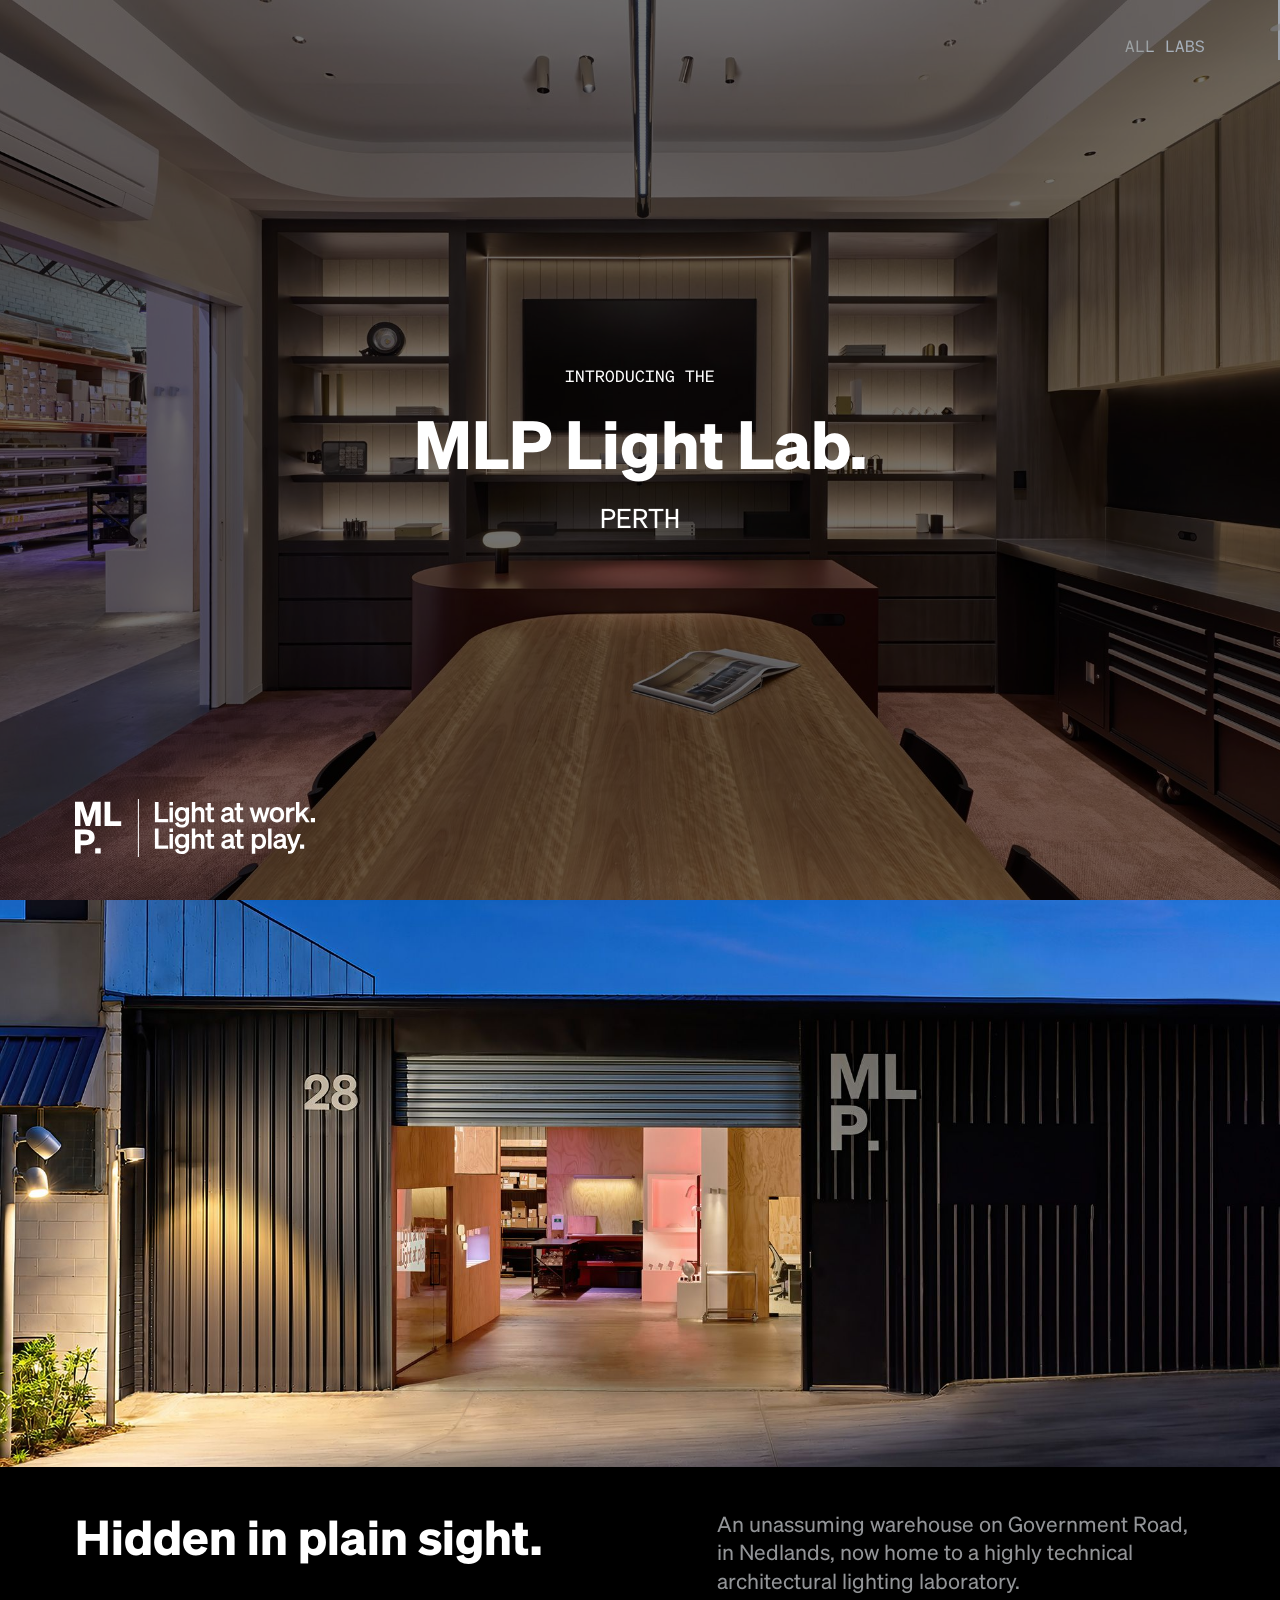
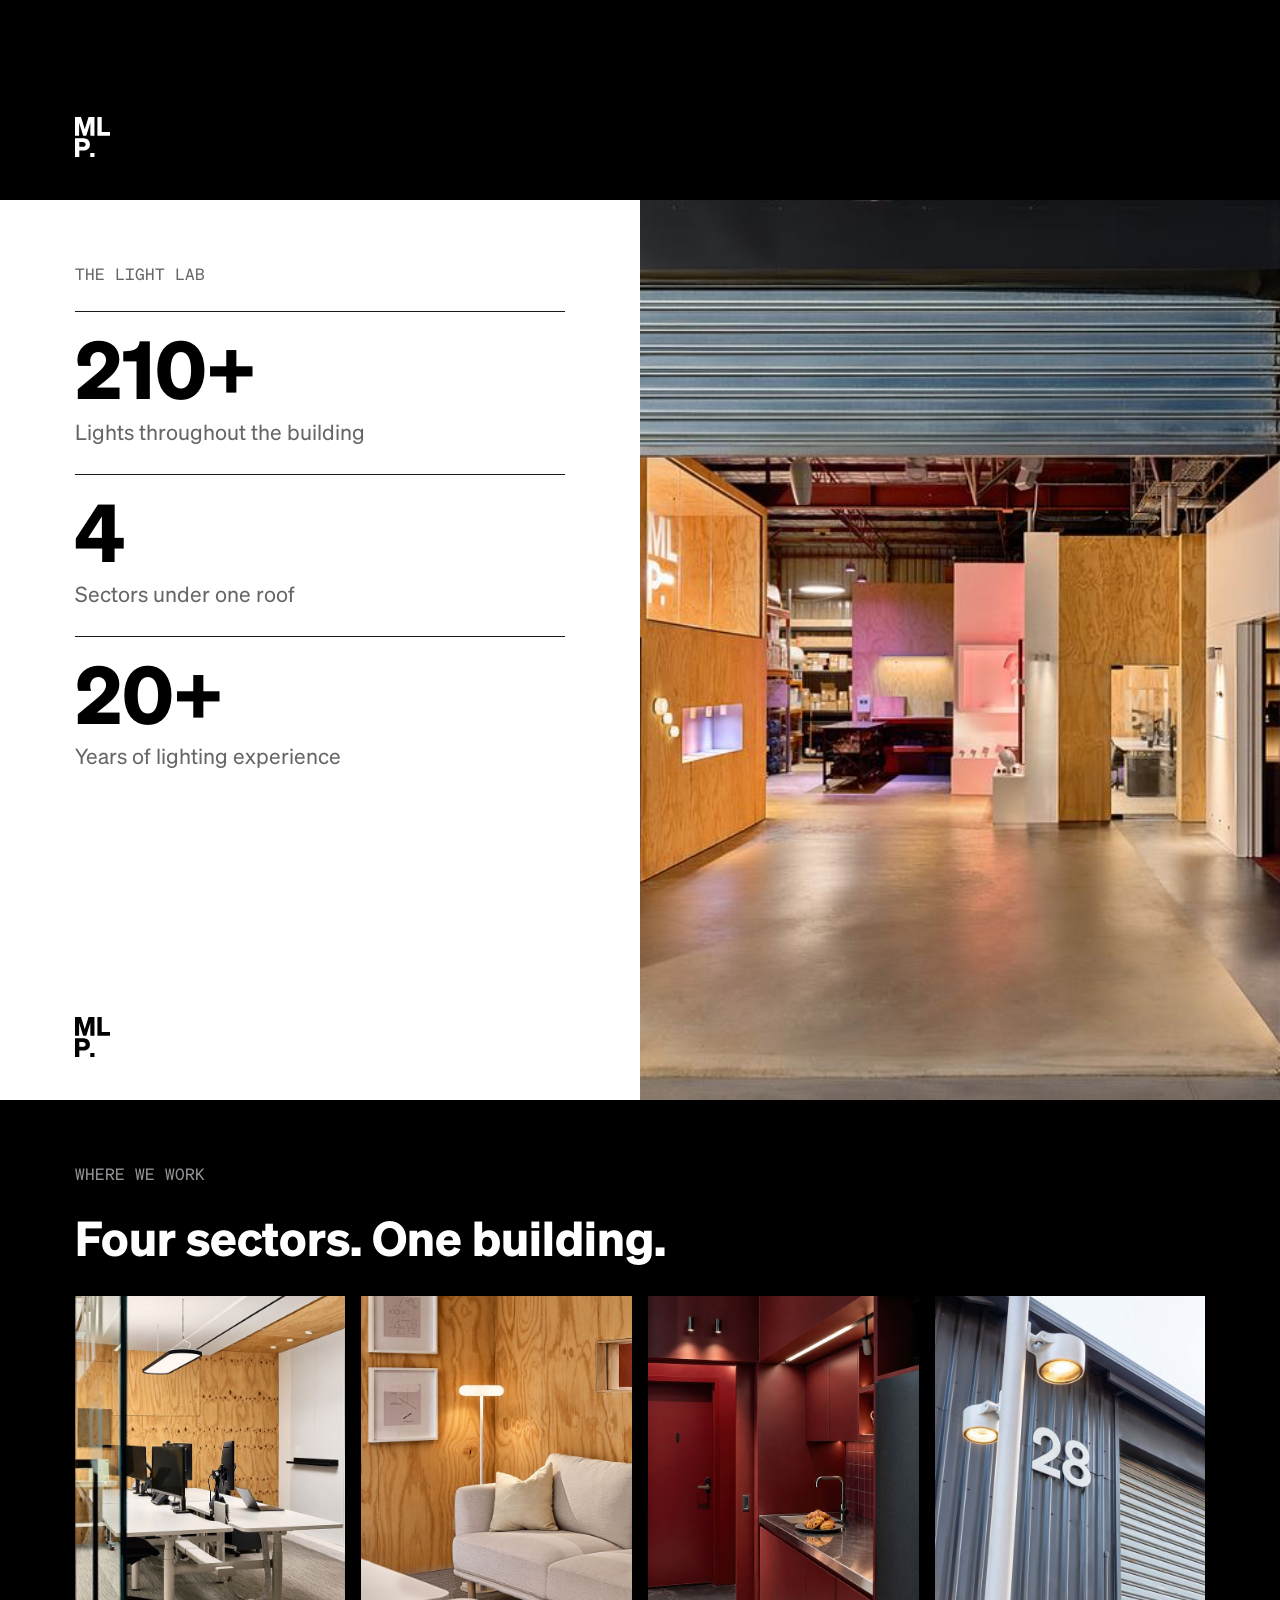
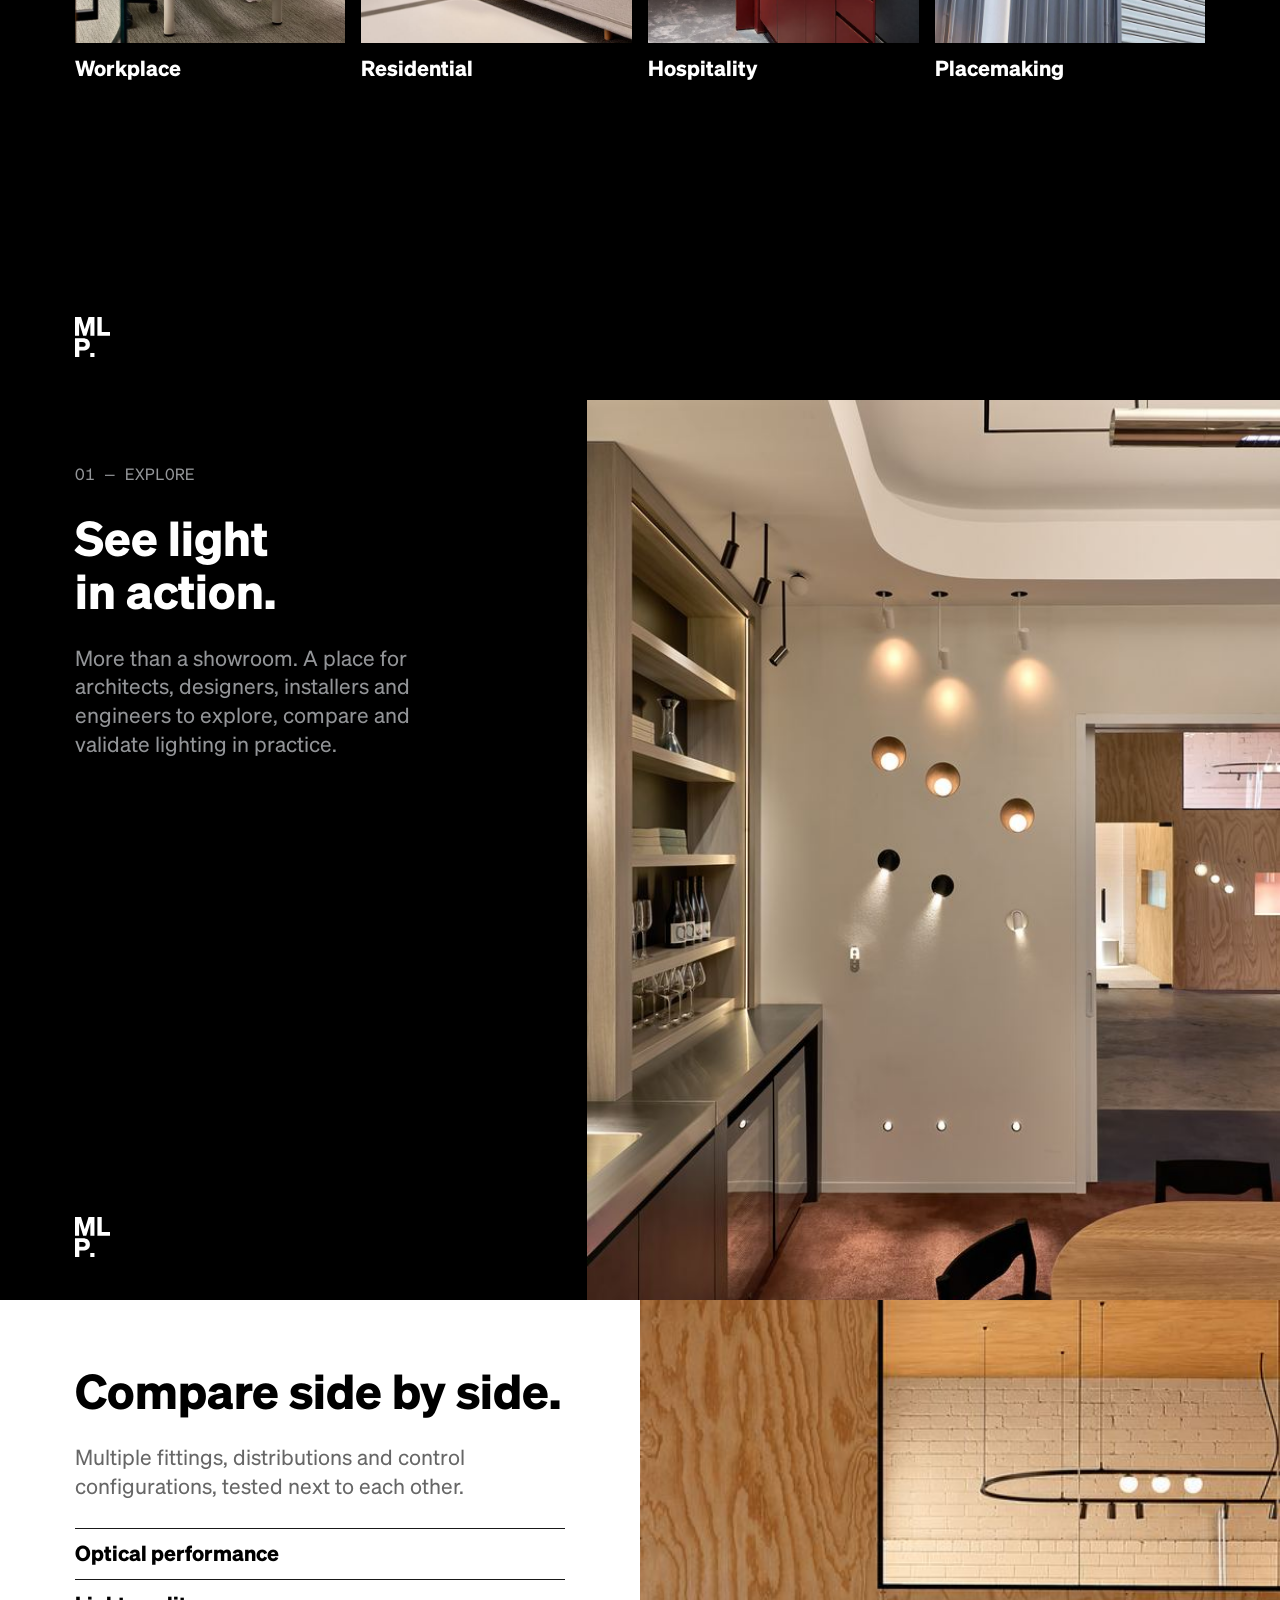
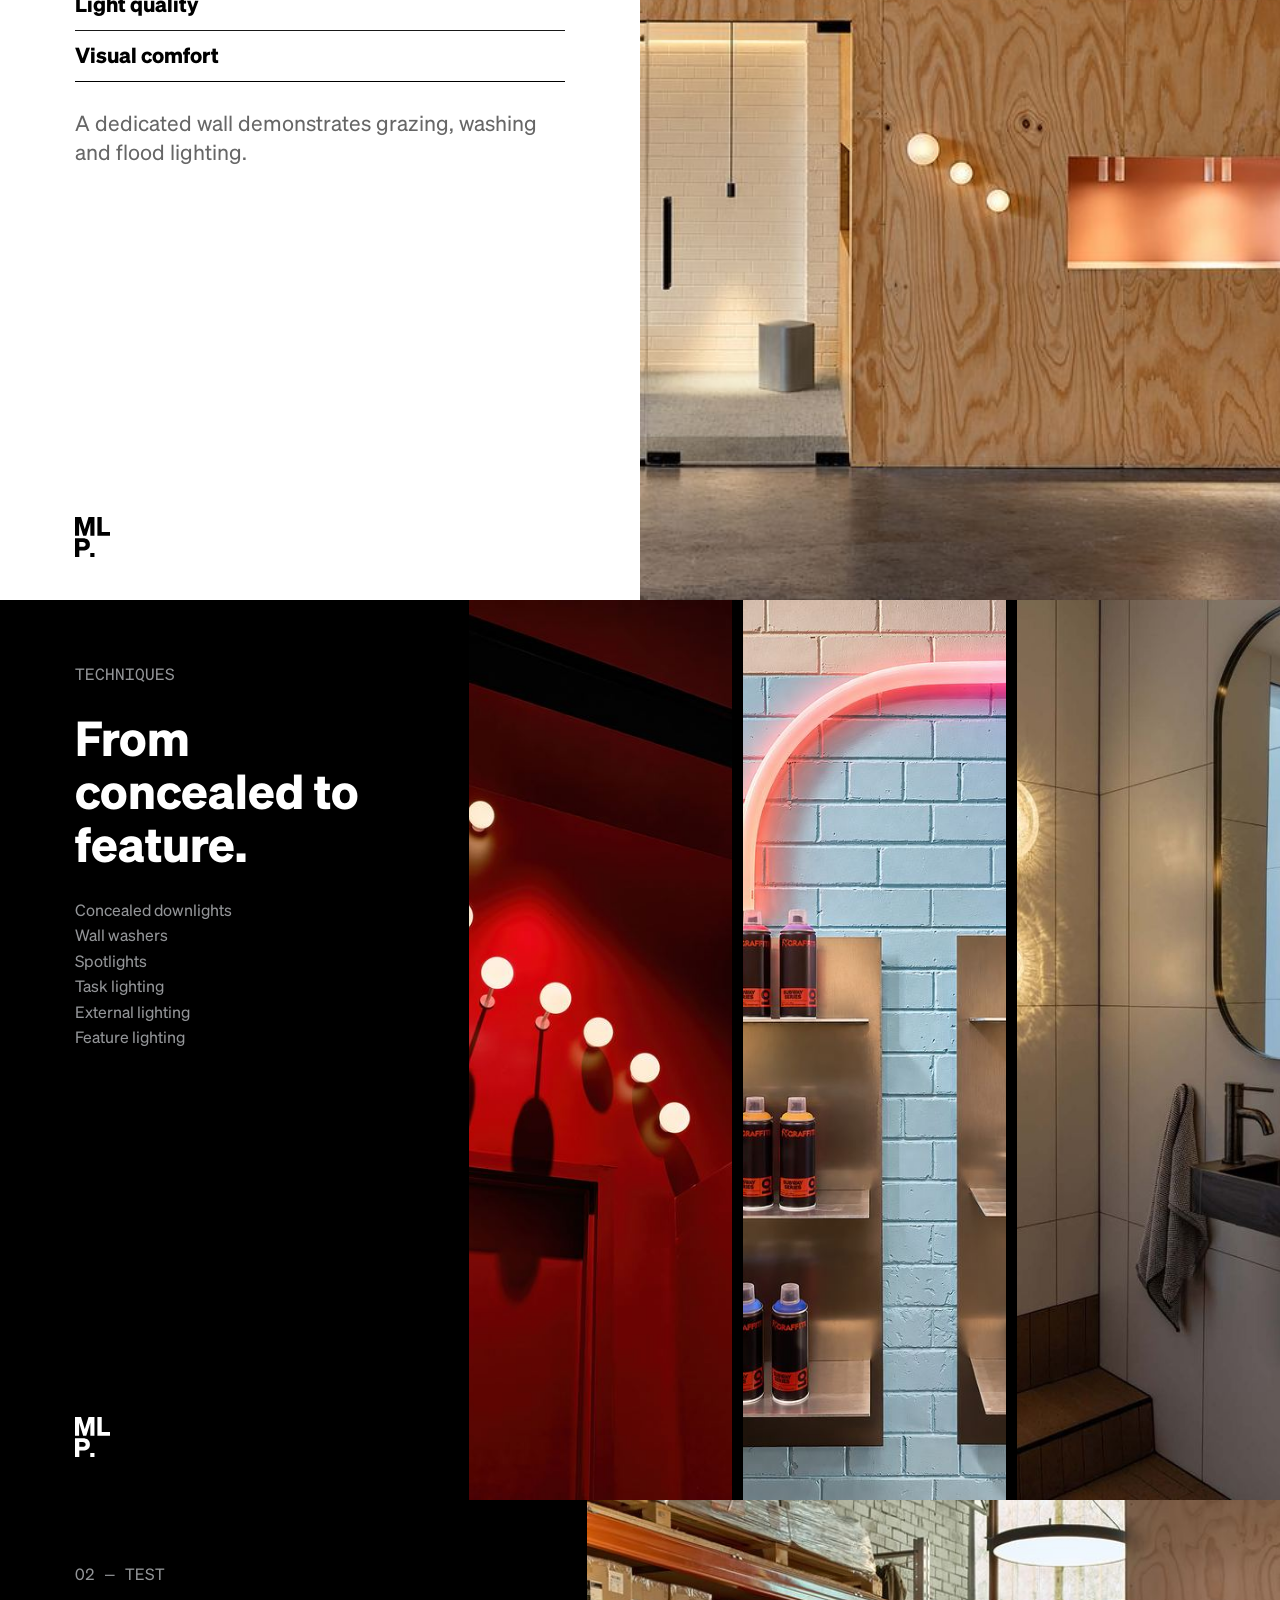
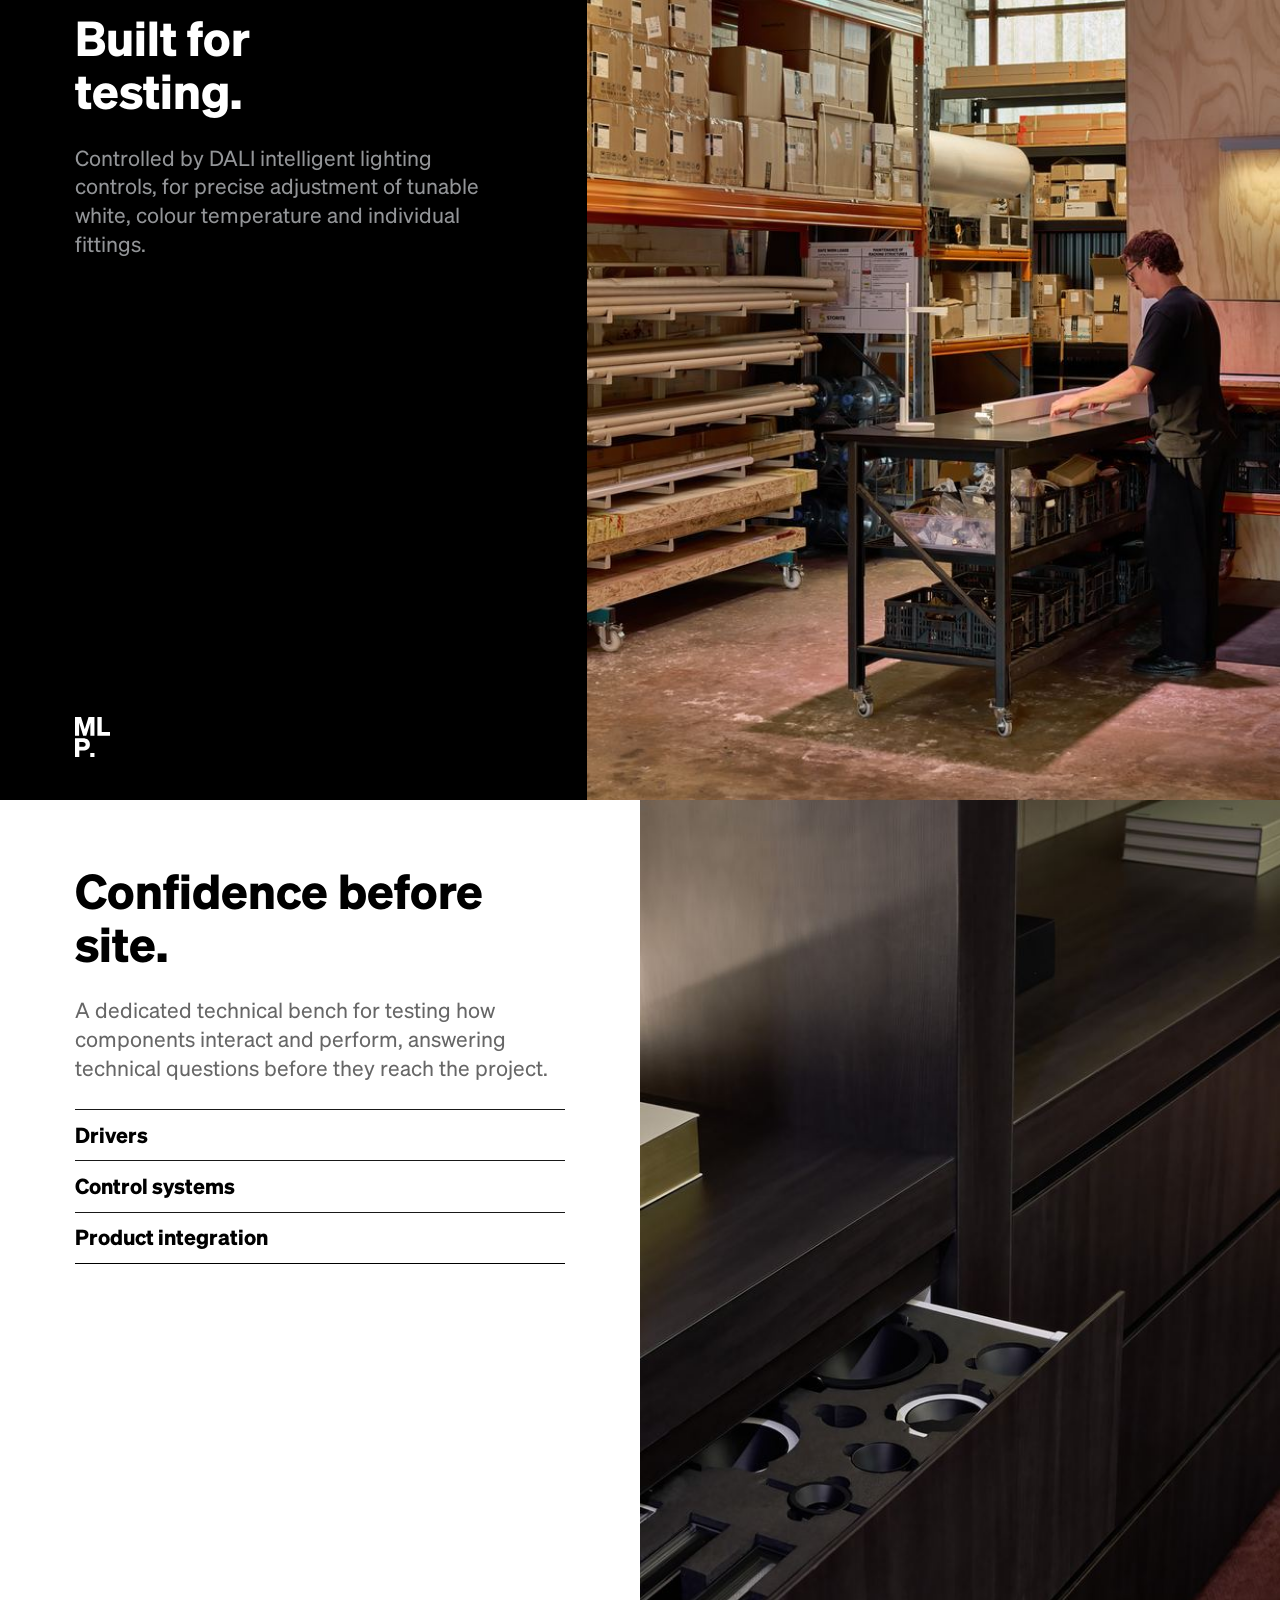
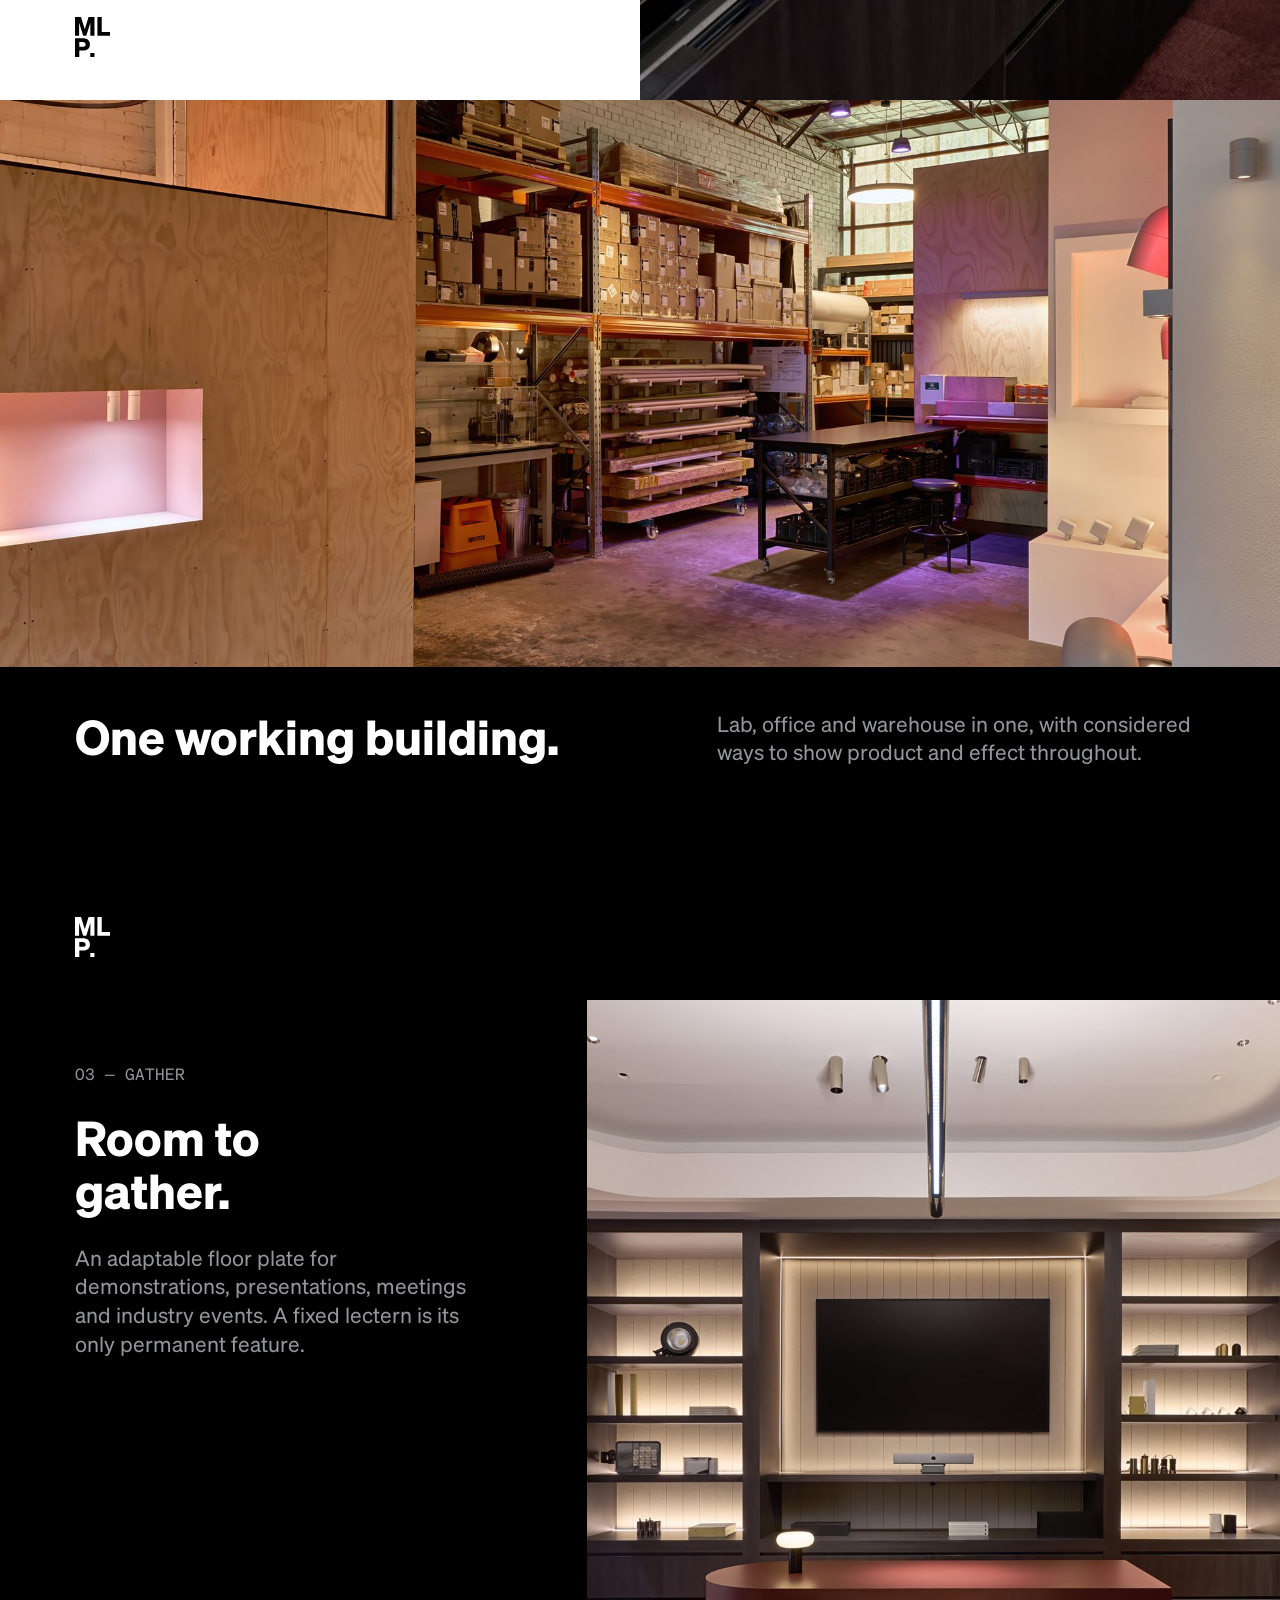
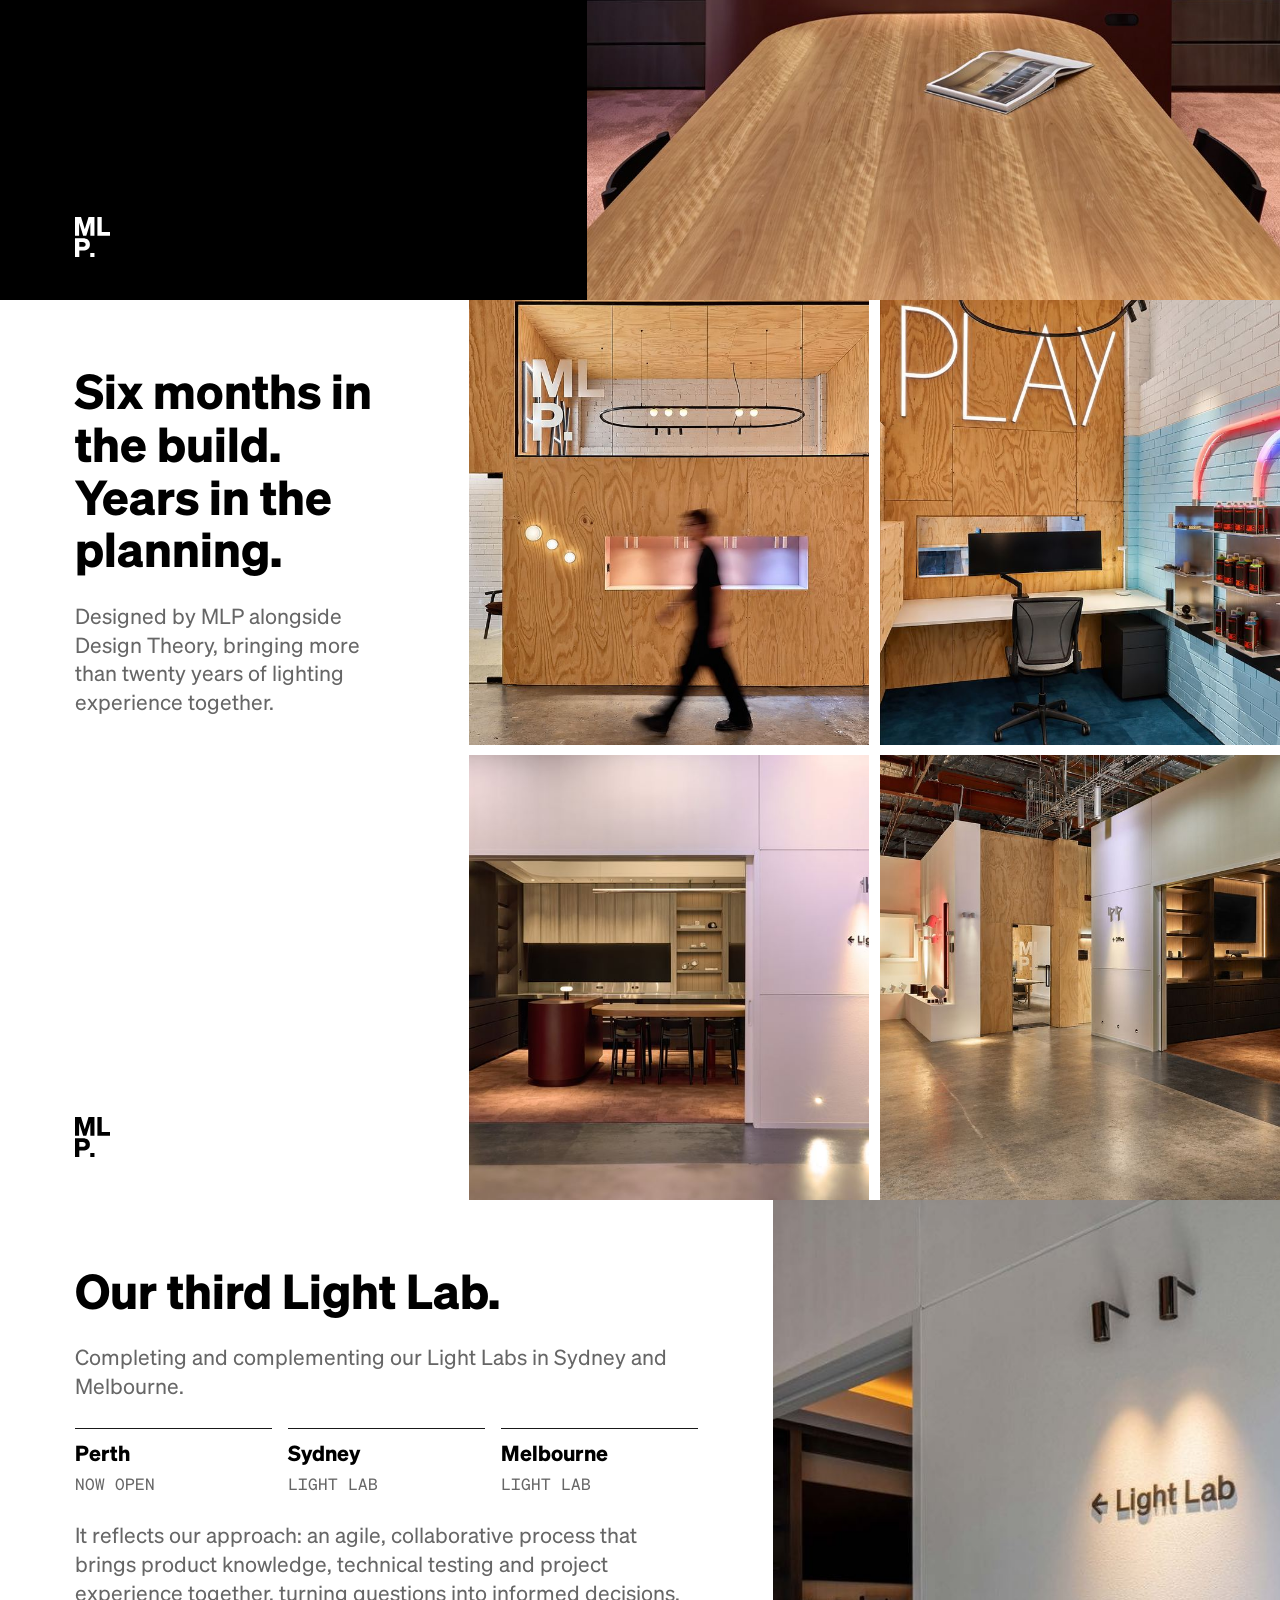
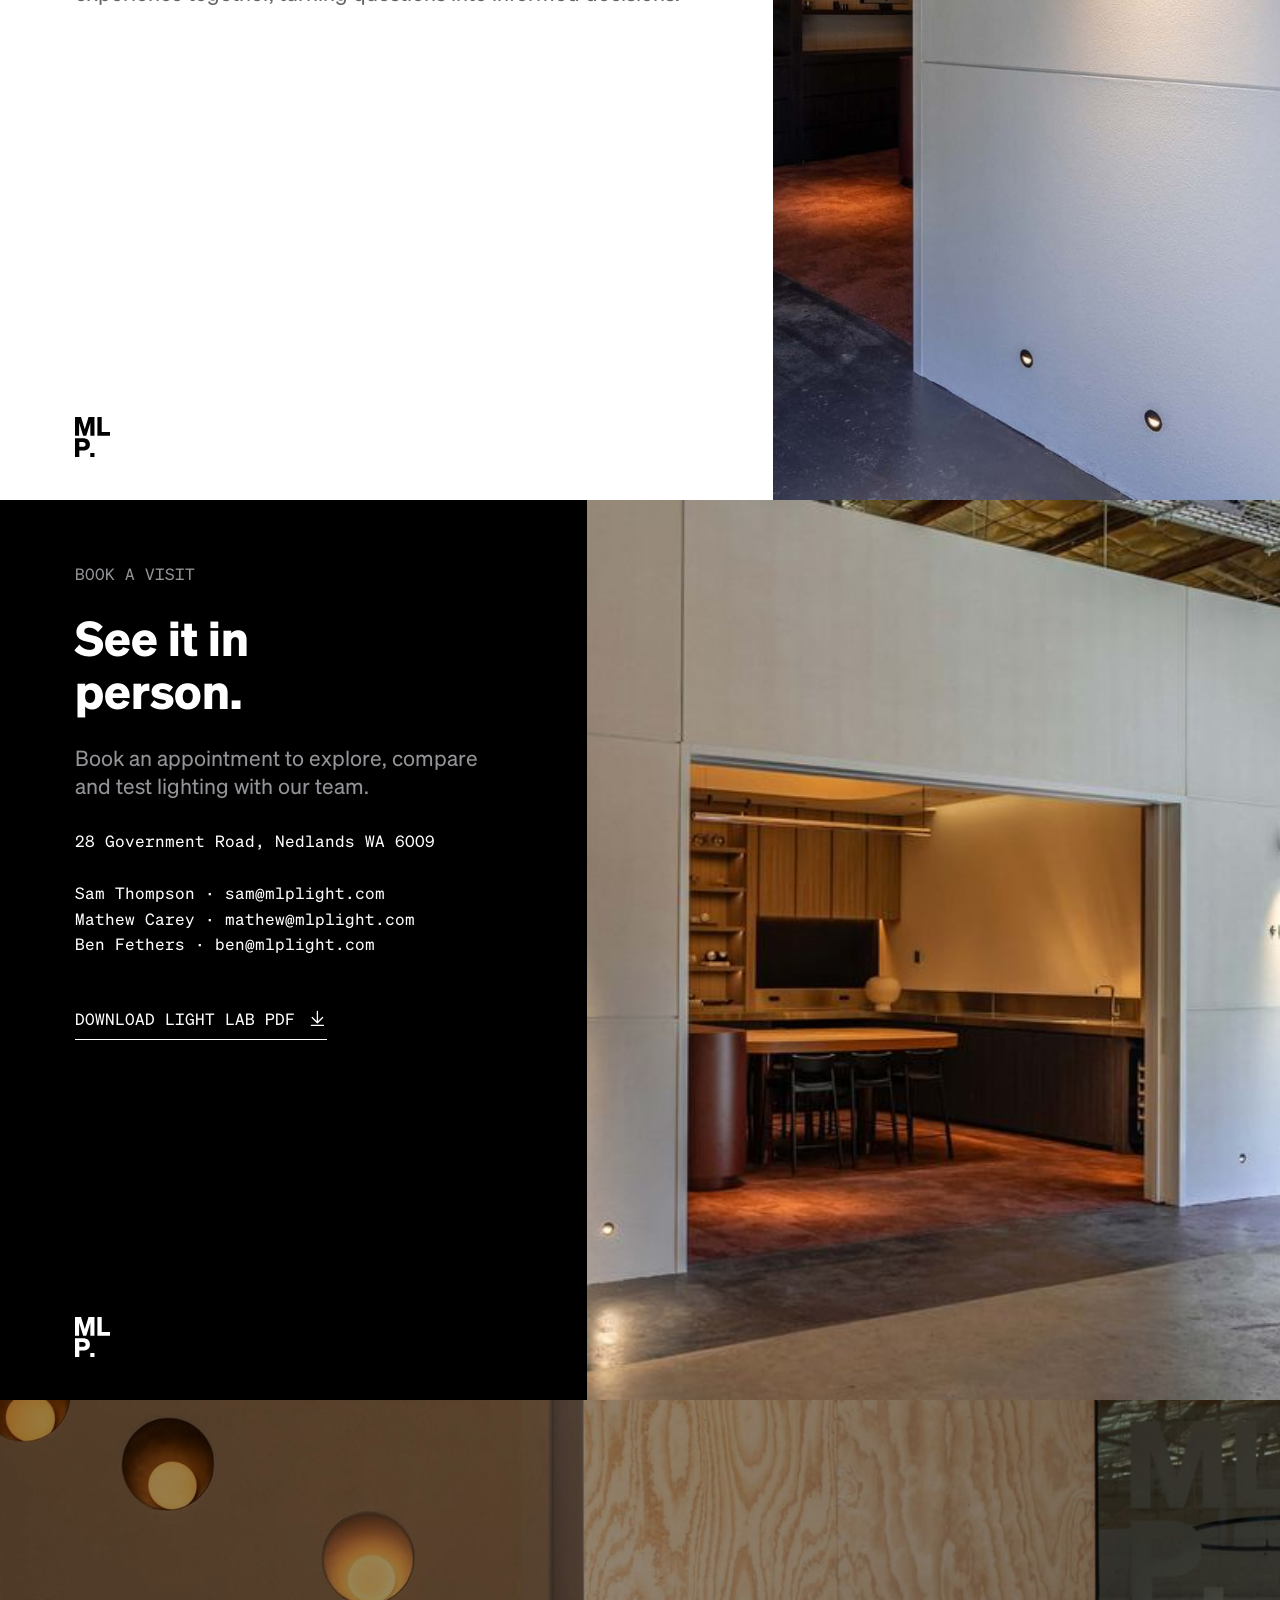
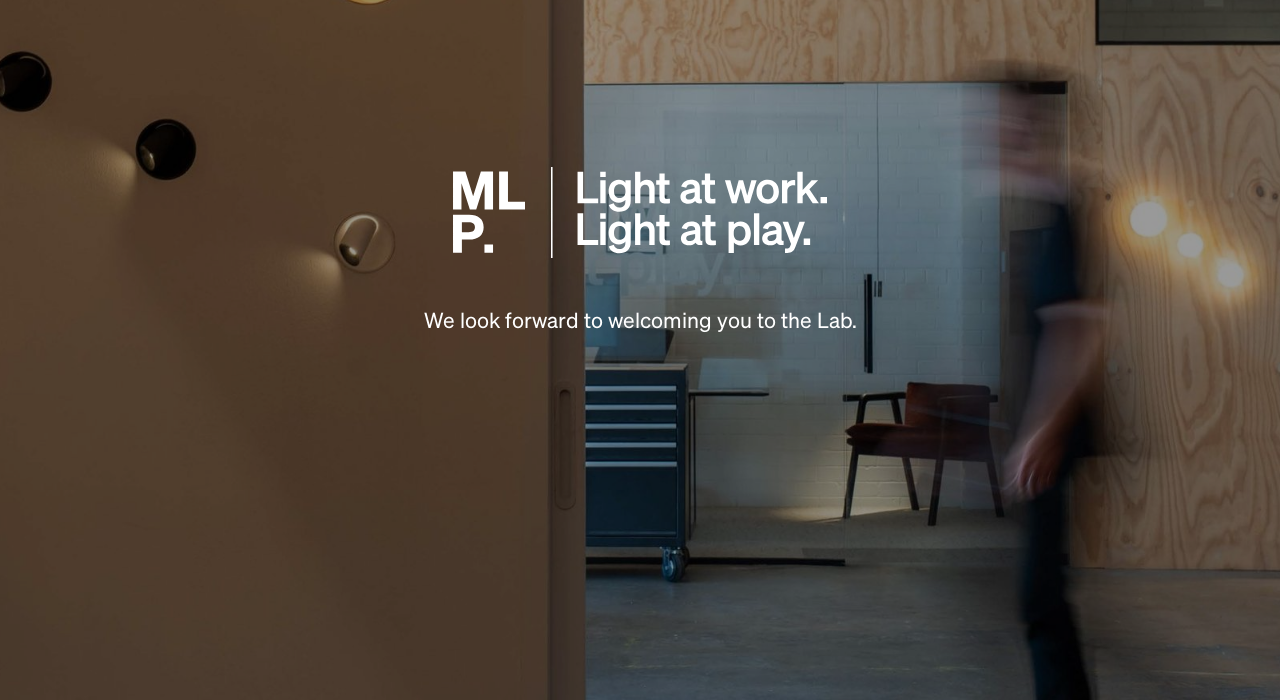
==== commit 69f0c6be: "Update" ====
--- a/perth/index.html
+++ b/perth/index.html
@@ -155,6 +155,7 @@
 <p class="body" data-r style="--d:2">Book an appointment to explore, compare and test lighting with our team.</p>
 <p class="detail" data-r style="--d:3">28 Government Road, Nedlands WA 6009</p>
 <div><p class="detail" data-r style="--d:4">Sam Thompson · <a href="mailto:sam@mlplight.com">sam@mlplight.com</a></p><p class="detail" data-r style="--d:5">Mathew Carey · <a href="mailto:mathew@mlplight.com">mathew@mlplight.com</a></p><p class="detail" data-r style="--d:6">Ben Fethers · <a href="mailto:ben@mlplight.com">ben@mlplight.com</a></p></div>
+<a class="download" href="LightLab-Perth.pdf" download="MLP-Light-Lab-Perth.pdf" data-r style="--d:7">DOWNLOAD LIGHT LAB PDF<svg viewBox="0 0 24 24" aria-hidden="true"><path d="M12 4v12M6 11l6 6 6-6M5 20h14"/></svg></a>
 </div>
 <div class="media" style="--d:0"><img src="img/signage-2000.jpg" srcset="img/signage-1000.jpg 1000w, img/signage-2000.jpg 2000w" sizes="(max-width: 820px) 100vw, 55vw" alt="Lit signage pointing to the Office and the Light Lab" style="object-position:75% 50%" loading="lazy" decoding="async"></div>
 <img class="logo" src="../assets/brand/mlp-logo-white.svg" alt="MLP">
--- a/assets/css/main.css
+++ b/assets/css/main.css
@@ -129,6 +129,11 @@
 .labs { display: grid; grid-template-columns: repeat(3, 1fr); gap: calc(24 * var(--u)); }
 .lab { display: flex; flex-direction: column; gap: calc(12 * var(--u)); padding-top: calc(20 * var(--u)); }
 
+/* Download link (Book a visit) */
+.download { align-self: flex-start; display: inline-flex; align-items: center; gap: 12px; margin-top: calc(16 * var(--u)); padding: 14px 0 10px; font-family: var(--mono); font-size: var(--t-label); line-height: 1; color: var(--white); text-decoration: none; border-bottom: 1px solid currentColor; transition: gap 400ms var(--ease), opacity 300ms ease-out; }
+.download svg { width: 1.3em; height: 1.3em; fill: none; stroke: currentColor; stroke-width: 1.5; stroke-linecap: round; stroke-linejoin: round; }
+.download:hover, .download:focus-visible { gap: 20px; }
+
 /* ---------- Chrome ---------- */
 .chrome { position: fixed; z-index: 20; color: var(--white); mix-blend-mode: difference; pointer-events: none; }
 .chrome a, .chrome button { pointer-events: auto; }
@@ -164,61 +169,97 @@
   .veil { display: none; }
 }
 
-/* ---------- Landing ---------- */
-.landing { display: grid; grid-template-columns: 1fr 47.9%; }
-.landing .text { justify-content: flex-start; }
-.cities { list-style: none; padding: 0; margin-top: calc(24 * var(--u)); }
-.cities li { position: relative; }
-.city-link { display: flex; align-items: baseline; justify-content: space-between; gap: 24px; padding: calc(28 * var(--u)) 0; text-decoration: none; }
-.city-link .title { transition: transform 600ms var(--ease); }
-.city-link .label { transition: color 300ms ease-out; }
-a.city-link:hover .title, a.city-link:focus-visible .title { transform: translateX(calc(16 * var(--u))); }
-a.city-link:hover .label { color: var(--white); }
-.city-link.soon { cursor: default; }
-.city-link.soon .title { color: var(--grey-600); }
-.cities li:last-child { border-bottom: 1px solid var(--line-c, #ffffff); }
-.arrow { width: max(20px, calc(32 * var(--u))); height: auto; fill: none; stroke: currentColor; stroke-width: 1.5; stroke-linecap: round; stroke-linejoin: round; }
-
-/* ---------- Phones and portrait screens ---------- */
+/* ---------- Landing: the portal ---------- */
+.portal { display: flex; flex-direction: column; align-items: center; justify-content: center; text-align: center; gap: calc(80 * var(--u)); padding: var(--pad-top) var(--pad-x) calc(160 * var(--u)); background: var(--black); color: var(--white); }
+/* A soft pool of light that slowly breathes behind the squares */
+.portal::before { content: ""; position: absolute; left: 50%; top: 58%; width: 140vmax; height: 140vmax; transform: translate(-50%, -50%); background: radial-gradient(circle, rgba(255, 255, 255, 0.09) 0, rgba(255, 255, 255, 0.025) 22%, rgba(255, 255, 255, 0) 45%); pointer-events: none; animation: glow 9s ease-in-out infinite alternate; }
+@keyframes glow { from { opacity: 0.55; transform: translate(-50%, -50%) scale(0.92); } to { opacity: 1; transform: translate(-50%, -50%) scale(1.05); } }
+.portal-head { position: relative; display: flex; flex-direction: column; align-items: center; gap: calc(28 * var(--u)); }
+.portal-head .label { color: var(--grey-500); }
+.portal-head .body { color: var(--grey-500); }
+.squares { position: relative; list-style: none; margin: 0; padding: 0; display: flex; gap: calc(40 * var(--u)); }
+.sq { position: relative; isolation: isolate; width: max(180px, calc(340 * var(--u))); aspect-ratio: 1 / 1; display: flex; flex-direction: column; align-items: center; justify-content: center; gap: calc(16 * var(--u)); color: var(--white); text-decoration: none; transition: color 600ms var(--ease); }
+.sq::before { content: ""; position: absolute; inset: 0; border: 1px solid currentColor; }
+.sq::after { content: ""; position: absolute; inset: 0; z-index: -1; background: var(--white); transform: scaleY(0); transform-origin: bottom; transition: transform 700ms var(--ease); }
+.sq .name { font-family: var(--bold); font-size: max(22px, calc(44 * var(--u))); line-height: 1; }
+.sq .label { color: inherit; opacity: 0.7; transition: opacity 600ms var(--ease); }
+a.sq:hover, a.sq:focus-visible { color: var(--black); }
+a.sq:hover::after, a.sq:focus-visible::after { transform: scaleY(1); }
+a.sq:hover .label { opacity: 1; }
+a.sq:focus-visible { outline: none; }
+.sq.soon { color: var(--grey-600); cursor: default; }
+.sq.soon::before { border-color: #323232; }
+.portal .lockup { width: max(180px, calc(300 * var(--u))); }
+.js .squares [data-r] { transform: translateY(24px) scale(0.97); }
+.js .in .squares [data-r] { transform: none; }
+
+/* ---------- Phones and portrait screens ----------
+   One swipe = one slide: every slide is exactly one screen tall.
+   Text takes the space it needs; photographs flex to fill the rest. */
 @media (max-width: 820px), (max-aspect-ratio: 1/1) {
   :root {
     --u: calc(100vw / 860);
     --pad-x: 24px;
-    --pad-top: 32px;
-    --gap: 20px;
-    --t-title: 34px;
-    --t-num: 64px;
-    --t-sh: 20px;
-    --t-body: 17px;
-    --t-label: 13px;
+    --pad-top: 28px;
+    --gap: 16px;
+    --t-title: 30px;
+    --t-num: 52px;
+    --t-sh: 18px;
+    --t-body: 16px;
+    --t-label: 12px;
   }
-  html { scroll-snap-type: y proximity; }
-  .slide { height: auto; min-height: 100svh; display: flex; flex-direction: column; scroll-snap-stop: normal; }
-  .text { padding: var(--pad-top) var(--pad-x) 112px; }
-  .logo { bottom: 32px; width: 34px; }
-  .lockup { bottom: 32px; width: 220px; }
-
-  .split, .trip-slide, .mosaic-slide, .landing { display: flex; flex-direction: column; }
-  .split .media { order: -1; height: 52svh; flex: none; }
+  html { scroll-snap-type: y mandatory; }
+  .slide { height: 100vh; height: 100svh; display: flex; flex-direction: column; scroll-snap-stop: always; }
+  .text { flex: none; padding: var(--pad-top) var(--pad-x) 84px; }
+  .logo { bottom: 28px; width: 30px; }
+  .lockup { bottom: 28px; width: 200px; }
+
+  .split, .trip-slide, .mosaic-slide, .landing, .band { display: flex; flex-direction: column; }
+  .split .media, .band .media, .landing .media { order: -1; flex: 1 1 0; min-height: 22svh; height: auto; }
   .split.wide .text { max-width: none; }
-  .band { display: flex; flex-direction: column; }
-  .band .media { height: 52svh; }
-  .band .row { flex-direction: column; padding: 32px var(--pad-x) 112px; gap: 16px; }
+  .band .row { flex: none; flex-direction: column; gap: 12px; padding: 24px var(--pad-x) 84px; }
   .band .row .title, .band .row .body { width: auto; }
 
-  .tiles { grid-template-columns: 1fr 1fr; gap: 12px; padding: 24px var(--pad-x) 112px; }
-  .tile { gap: 10px; }
-  .tile .media { height: 30svh; }
-
-  .trip-slide .trip { order: -1; height: 46svh; gap: 8px; }
-  .trip-slide .text, .mosaic-slide .text { padding-bottom: 112px; }
-  .mosaic-slide .mosaic { order: -1; height: 60svh; gap: 8px; }
-
-  .labs { gap: 12px; }
-  .bleed { min-height: 100svh; }
-  .bleed .centre { gap: 16px; }
-  .home-link { top: 16px; right: 16px; }
+  .tiles-slide .text { padding-bottom: 16px; }
+  .tiles { flex: 1 1 0; min-height: 0; grid-template-columns: 1fr 1fr; grid-template-rows: repeat(2, minmax(0, 1fr)); gap: 10px; padding: 0 var(--pad-x) 84px; }
+  .tile { gap: 8px; min-height: 0; }
+  .tile .media { flex: 1 1 0; height: auto; min-height: 0; }
+
+  .trip-slide .trip { order: -1; flex: 1 1 0; height: auto; min-height: 0; gap: 6px; }
+  .mosaic-slide .mosaic { order: -1; flex: 1 1 0; height: auto; min-height: 0; gap: 6px; }
+
+  .stats { gap: 12px; }
+  .stat { gap: 4px; padding-top: 12px; }
+  .ruled .item { padding: 10px 0; }
+  .labs { gap: 10px; }
+  .bleed .centre { gap: 14px; }
+  .home-link { top: 14px; right: 16px; }
   .next { display: none; }
-  .landing .media { order: -1; height: 38svh; }
-  .city-link { padding: 20px 0; }
-}
+  .landing .text { gap: 14px; }
+  .city-link { padding: 16px 0; }
+}
+
+/* Short phones (e.g. iPhone SE): drop the small per-slide logo so text never meets it */
+@media (max-width: 820px) and (max-height: 600px) {
+  .slide .logo { display: none; }
+  .text { padding-bottom: 32px; }
+  .band .row { padding-bottom: 32px; }
+  .tiles { padding-bottom: 32px; }
+}
+
+/* Portal on phones and portrait screens: squares stack in the centre */
+@media (max-width: 820px), (max-aspect-ratio: 1/1) {
+  .portal { display: flex; gap: 28px; padding: 24px var(--pad-x); }
+  .portal .lockup { position: static; width: 160px; margin-top: 4px; }
+  .portal-head { gap: 12px; }
+  .portal-head .body { max-width: 30ch; }
+  .squares { flex-direction: column; gap: 12px; }
+  .sq { width: min(56vw, 21svh); gap: 8px; }
+  .sq .name { font-size: clamp(17px, 2.6svh, 22px); }
+  .sq .label { font-size: 11px; }
+}
+@media (max-width: 820px) and (max-height: 600px) {
+  .portal { padding-bottom: 24px; }
+  .portal .lockup { display: none; }
+}
+@media (prefers-reduced-motion: reduce) { .portal::before { animation: none; } }
